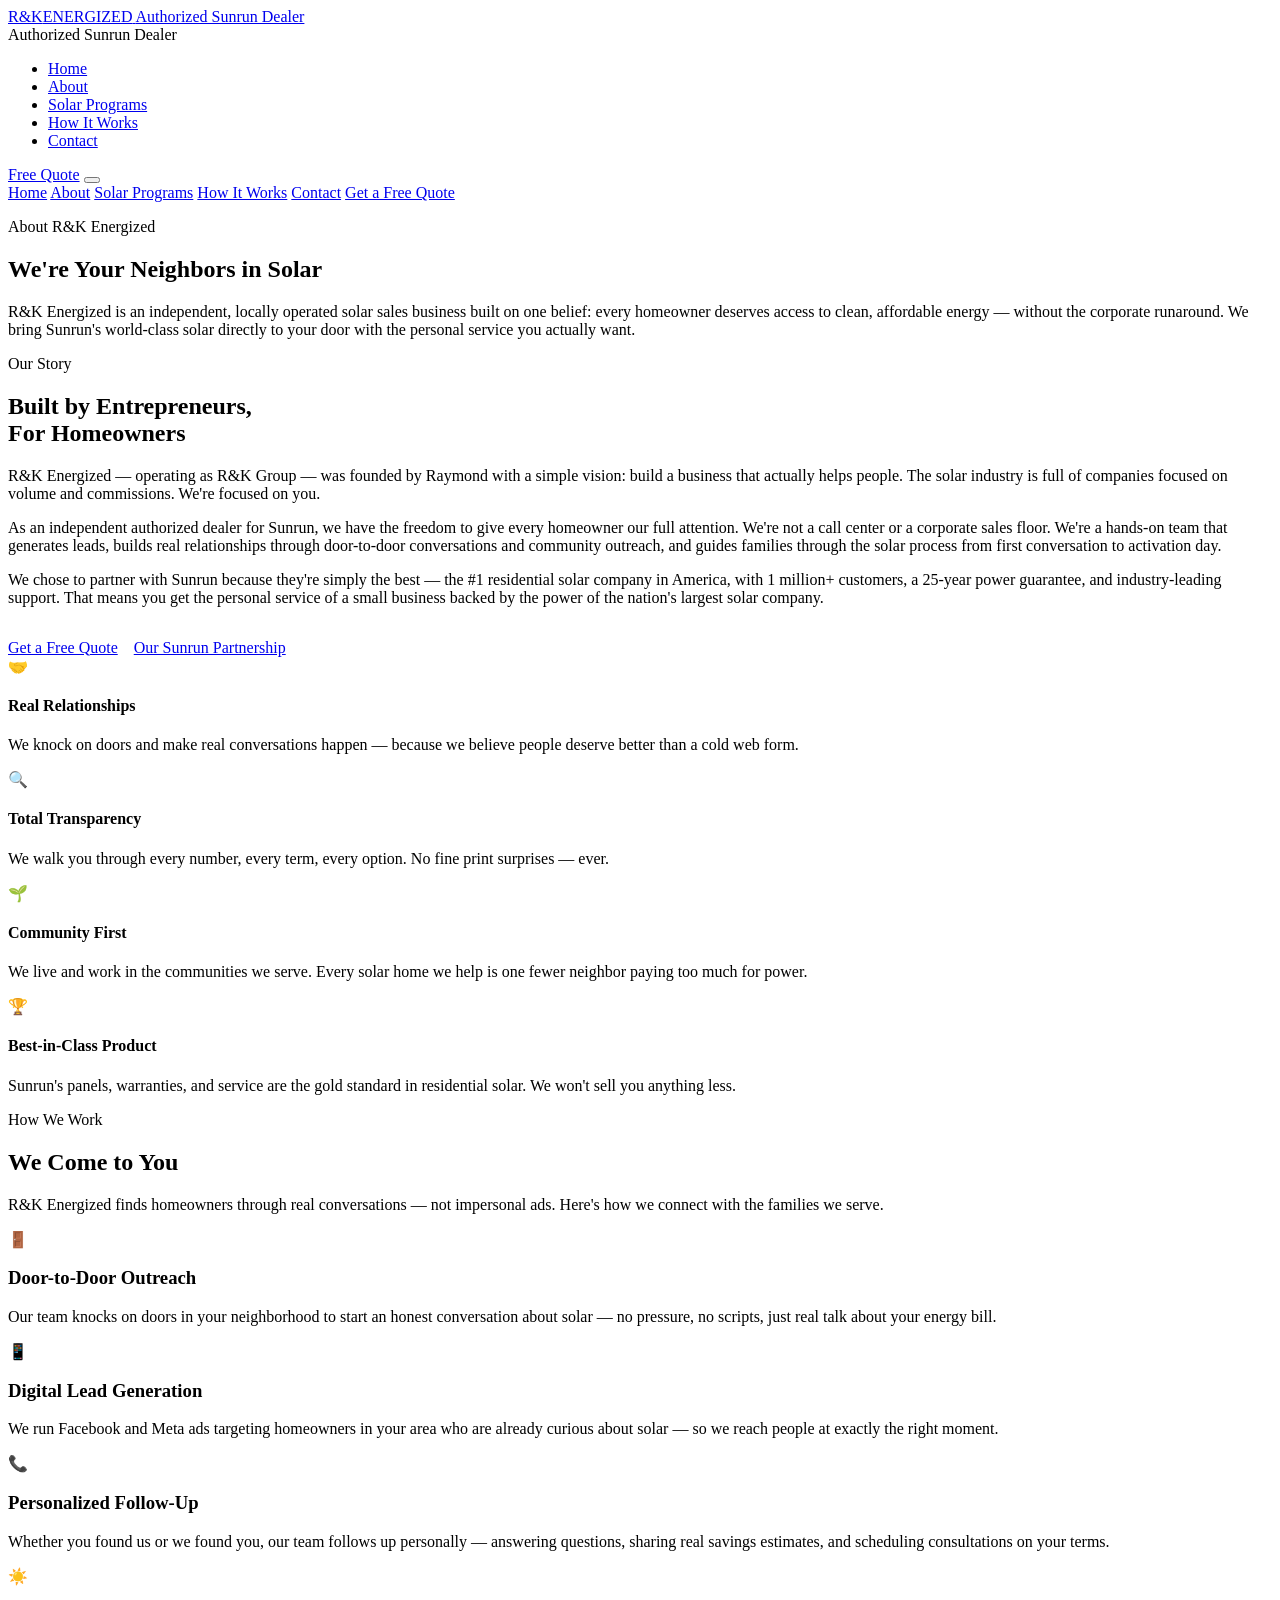
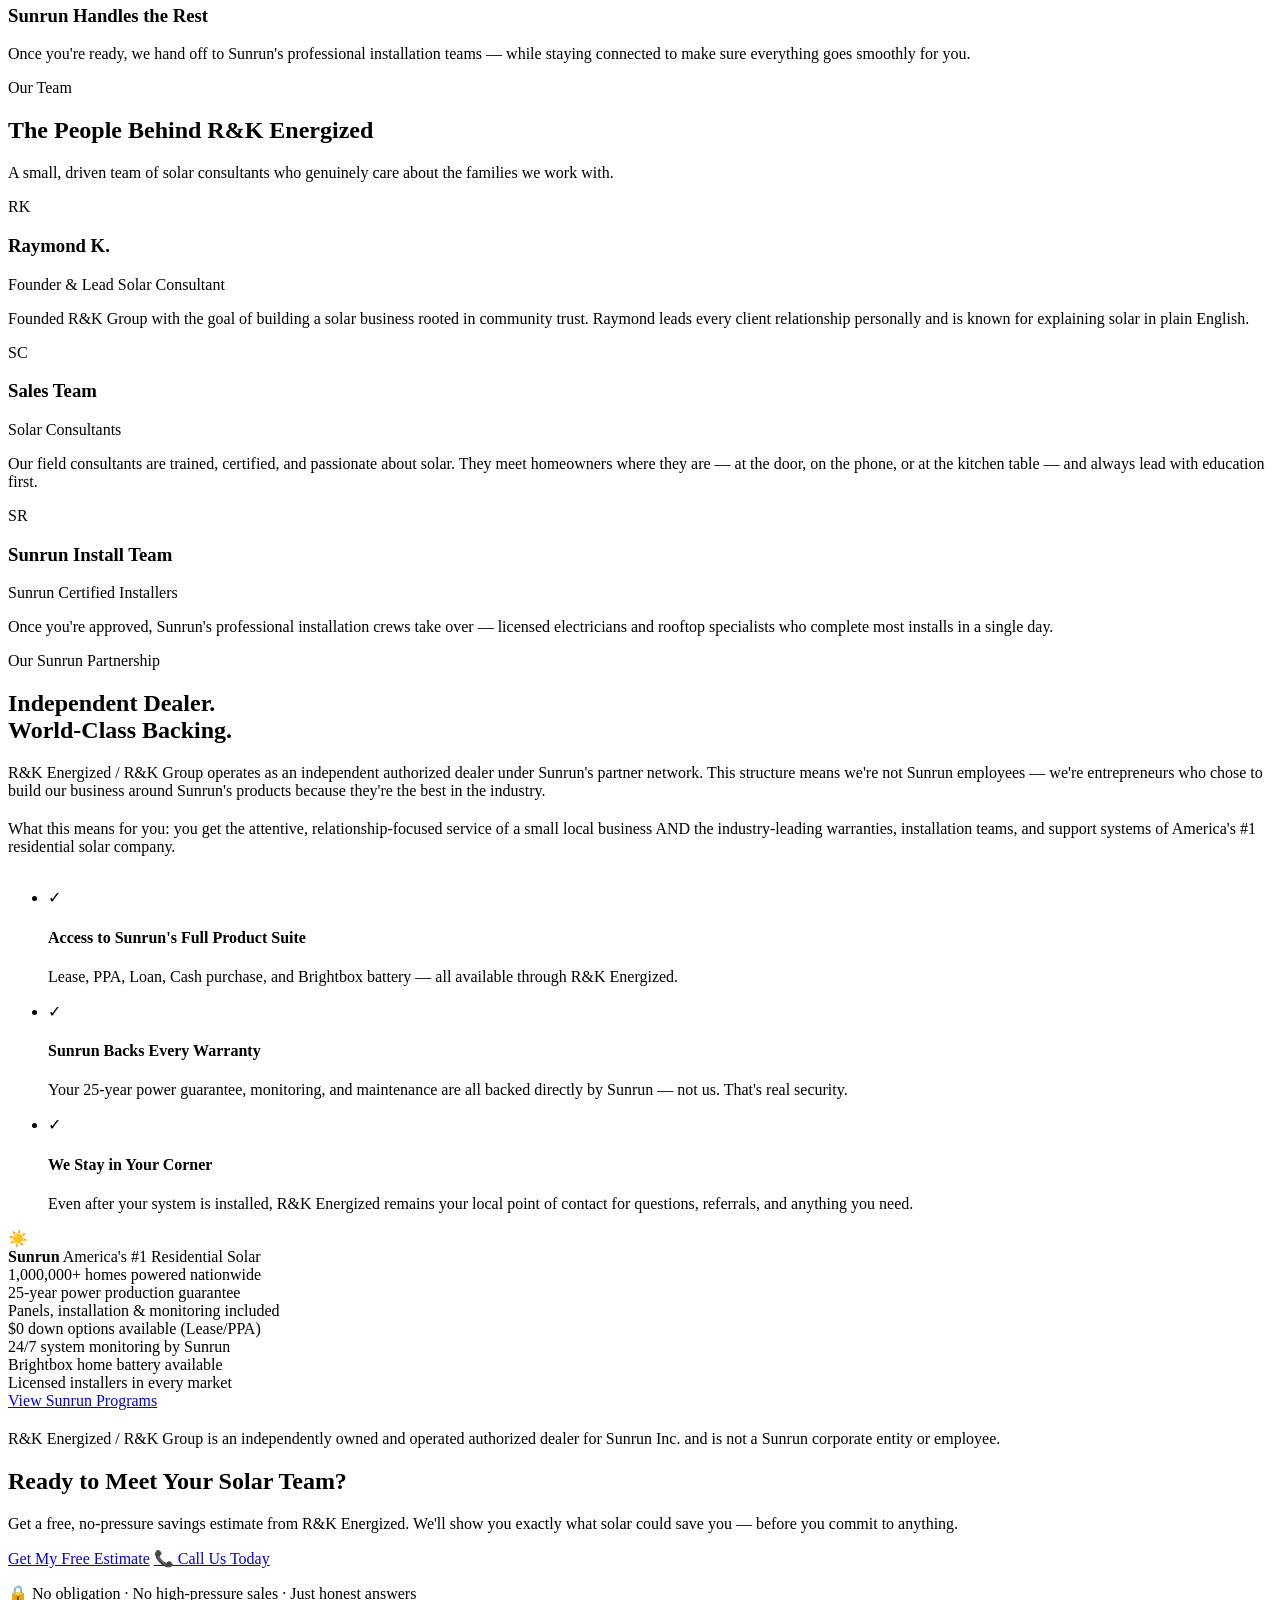
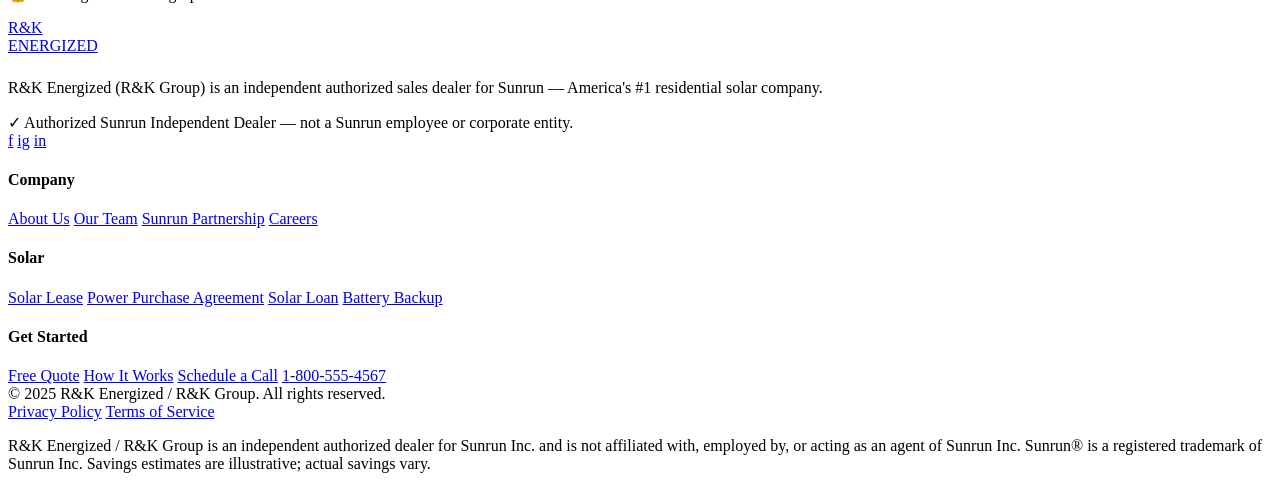
==== about.html @ 883db97d "Rename brand to R&K Energized + add Five9 function" ====
<!DOCTYPE html>
<html lang="en">
<head>
  <meta charset="UTF-8" />
  <meta name="viewport" content="width=device-width, initial-scale=1.0" />
  <title>About Us — R&K Energized</title>
  <link rel="stylesheet" href="css/main.css" />
  <link rel="preconnect" href="https://fonts.googleapis.com" />
  <link rel="preconnect" href="https://fonts.gstatic.com" crossorigin />
  <link href="https://fonts.googleapis.com/css2?family=Inter:wght@300;400;500;600;700;800;900&family=Space+Grotesk:wght@400;500;600;700&display=swap" rel="stylesheet" />
</head>
<body>

  <nav class="nav" id="nav">
    <div class="nav__inner">
      <a href="index.html" class="nav__logo">
        <span class="logo-rk">R&amp;K</span><span class="logo-energized">ENERGIZED</span>
        <span class="logo-tagline">Authorized Sunrun Dealer</span>
      </a>
      <div class="nav__sunrun-badge">Authorized Sunrun Dealer</div>
      <ul class="nav__links">
        <li><a href="index.html" class="nav__link">Home</a></li>
        <li><a href="about.html" class="nav__link active">About</a></li>
        <li><a href="programs.html" class="nav__link">Solar Programs</a></li>
        <li><a href="how-it-works.html" class="nav__link">How It Works</a></li>
        <li><a href="contact.html" class="nav__link">Contact</a></li>
      </ul>
      <a href="contact.html" class="btn btn--nav">Free Quote</a>
      <button class="nav__hamburger" id="hamburger" aria-label="Toggle menu">
        <span></span><span></span><span></span>
      </button>
    </div>
    <div class="nav__mobile" id="mobileMenu">
      <a href="index.html" class="nav__mobile-link">Home</a>
      <a href="about.html" class="nav__mobile-link">About</a>
      <a href="programs.html" class="nav__mobile-link">Solar Programs</a>
      <a href="how-it-works.html" class="nav__mobile-link">How It Works</a>
      <a href="contact.html" class="nav__mobile-link">Contact</a>
      <a href="contact.html" class="btn btn--primary" style="margin-top:1rem;">Get a Free Quote</a>
    </div>
  </nav>

  <!-- PAGE HERO -->
  <section class="page-hero">
    <div class="page-hero__orb page-hero__orb--1"></div>
    <div class="container">
      <div class="page-hero__inner">
        <p class="eyebrow">About R&K Energized</p>
        <h1>We're Your <span class="accent">Neighbors in Solar</span></h1>
        <p>R&K Energized is an independent, locally operated solar sales business built on one belief: every homeowner deserves access to clean, affordable energy — without the corporate runaround. We bring Sunrun's world-class solar directly to your door with the personal service you actually want.</p>
      </div>
    </div>
  </section>

  <!-- OUR STORY -->
  <section class="section about-story">
    <div class="container">
      <div class="about-story__inner">
        <div class="about-story__text">
          <p class="eyebrow">Our Story</p>
          <h2 class="section-title">Built by Entrepreneurs, <br/>For Homeowners</h2>
          <p class="section-desc">R&K Energized — operating as R&K Group — was founded by Raymond with a simple vision: build a business that actually helps people. The solar industry is full of companies focused on volume and commissions. We're focused on you.</p>
          <p class="section-desc" style="margin-top:1rem;">As an independent authorized dealer for Sunrun, we have the freedom to give every homeowner our full attention. We're not a call center or a corporate sales floor. We're a hands-on team that generates leads, builds real relationships through door-to-door conversations and community outreach, and guides families through the solar process from first conversation to activation day.</p>
          <p class="section-desc" style="margin-top:1rem;">We chose to partner with Sunrun because they're simply the best — the #1 residential solar company in America, with 1 million+ customers, a 25-year power guarantee, and industry-leading support. That means you get the personal service of a small business backed by the power of the nation's largest solar company.</p>
          <div style="margin-top:2rem;display:flex;gap:1rem;flex-wrap:wrap;">
            <a href="contact.html" class="btn btn--primary">Get a Free Quote</a>
            <a href="about.html#partnership" class="btn btn--ghost">Our Sunrun Partnership</a>
          </div>
        </div>
        <div class="about-values">
          <div class="value-card">
            <div class="value-icon">🤝</div>
            <h4>Real Relationships</h4>
            <p>We knock on doors and make real conversations happen — because we believe people deserve better than a cold web form.</p>
          </div>
          <div class="value-card">
            <div class="value-icon">🔍</div>
            <h4>Total Transparency</h4>
            <p>We walk you through every number, every term, every option. No fine print surprises — ever.</p>
          </div>
          <div class="value-card">
            <div class="value-icon">🌱</div>
            <h4>Community First</h4>
            <p>We live and work in the communities we serve. Every solar home we help is one fewer neighbor paying too much for power.</p>
          </div>
          <div class="value-card">
            <div class="value-icon">🏆</div>
            <h4>Best-in-Class Product</h4>
            <p>Sunrun's panels, warranties, and service are the gold standard in residential solar. We won't sell you anything less.</p>
          </div>
        </div>
      </div>
    </div>
  </section>

  <!-- HOW WE REACH HOMEOWNERS -->
  <section class="section steps-section">
    <div class="container">
      <div class="section-header">
        <p class="eyebrow">How We Work</p>
        <h2 class="section-title">We Come to You</h2>
        <p class="section-desc">R&K Energized finds homeowners through real conversations — not impersonal ads. Here's how we connect with the families we serve.</p>
      </div>
      <div class="steps-grid">
        <div class="step-card">
          <div class="step-num">🚪</div>
          <h3>Door-to-Door Outreach</h3>
          <p>Our team knocks on doors in your neighborhood to start an honest conversation about solar — no pressure, no scripts, just real talk about your energy bill.</p>
        </div>
        <div class="step-card">
          <div class="step-num">📱</div>
          <h3>Digital Lead Generation</h3>
          <p>We run Facebook and Meta ads targeting homeowners in your area who are already curious about solar — so we reach people at exactly the right moment.</p>
        </div>
        <div class="step-card">
          <div class="step-num">📞</div>
          <h3>Personalized Follow-Up</h3>
          <p>Whether you found us or we found you, our team follows up personally — answering questions, sharing real savings estimates, and scheduling consultations on your terms.</p>
        </div>
        <div class="step-card">
          <div class="step-num">☀️</div>
          <h3>Sunrun Handles the Rest</h3>
          <p>Once you're ready, we hand off to Sunrun's professional installation teams — while staying connected to make sure everything goes smoothly for you.</p>
        </div>
      </div>
    </div>
  </section>

  <!-- TEAM -->
  <section class="section team-section" id="team">
    <div class="container">
      <div class="section-header">
        <p class="eyebrow">Our Team</p>
        <h2 class="section-title">The People Behind R&K Energized</h2>
        <p class="section-desc">A small, driven team of solar consultants who genuinely care about the families we work with.</p>
      </div>
      <div class="team-grid">
        <div class="team-card">
          <div class="team-card__photo team-card__photo--1">RK</div>
          <div class="team-card__info">
            <h3>Raymond K.</h3>
            <span class="team-card__role">Founder & Lead Solar Consultant</span>
            <p>Founded R&K Group with the goal of building a solar business rooted in community trust. Raymond leads every client relationship personally and is known for explaining solar in plain English.</p>
          </div>
        </div>
        <div class="team-card">
          <div class="team-card__photo team-card__photo--2">SC</div>
          <div class="team-card__info">
            <h3>Sales Team</h3>
            <span class="team-card__role">Solar Consultants</span>
            <p>Our field consultants are trained, certified, and passionate about solar. They meet homeowners where they are — at the door, on the phone, or at the kitchen table — and always lead with education first.</p>
          </div>
        </div>
        <div class="team-card">
          <div class="team-card__photo team-card__photo--3">SR</div>
          <div class="team-card__info">
            <h3>Sunrun Install Team</h3>
            <span class="team-card__role">Sunrun Certified Installers</span>
            <p>Once you're approved, Sunrun's professional installation crews take over — licensed electricians and rooftop specialists who complete most installs in a single day.</p>
          </div>
        </div>
      </div>
    </div>
  </section>

  <!-- SUNRUN PARTNERSHIP -->
  <section class="section partnership-section" id="partnership">
    <div class="container">
      <div class="partnership-inner">
        <div>
          <p class="eyebrow eyebrow--green">Our Sunrun Partnership</p>
          <h2 class="section-title">Independent Dealer. <br/>World-Class Backing.</h2>
          <p class="section-desc" style="max-width:100%;margin-bottom:1.25rem;">R&K Energized / R&K Group operates as an independent authorized dealer under Sunrun's partner network. This structure means we're not Sunrun employees — we're entrepreneurs who chose to build our business around Sunrun's products because they're the best in the industry.</p>
          <p class="section-desc" style="max-width:100%;margin-bottom:2rem;">What this means for you: you get the attentive, relationship-focused service of a small local business AND the industry-leading warranties, installation teams, and support systems of America's #1 residential solar company.</p>
          <ul class="benefits-list" style="gap:0.875rem;">
            <li class="benefit-item">
              <div class="benefit-icon benefit-icon--green">✓</div>
              <div>
                <h4>Access to Sunrun's Full Product Suite</h4>
                <p>Lease, PPA, Loan, Cash purchase, and Brightbox battery — all available through R&K Energized.</p>
              </div>
            </li>
            <li class="benefit-item">
              <div class="benefit-icon benefit-icon--amber">✓</div>
              <div>
                <h4>Sunrun Backs Every Warranty</h4>
                <p>Your 25-year power guarantee, monitoring, and maintenance are all backed directly by Sunrun — not us. That's real security.</p>
              </div>
            </li>
            <li class="benefit-item">
              <div class="benefit-icon benefit-icon--sky">✓</div>
              <div>
                <h4>We Stay in Your Corner</h4>
                <p>Even after your system is installed, R&K Energized remains your local point of contact for questions, referrals, and anything you need.</p>
              </div>
            </li>
          </ul>
        </div>
        <div class="partnership-card">
          <div class="partnership-card__glow"></div>
          <div class="partnership-logo">
            <div class="partnership-logo__icon">☀️</div>
            <div class="partnership-logo__text">
              <strong>Sunrun</strong>
              <span>America's #1 Residential Solar</span>
            </div>
          </div>
          <div class="partnership-facts">
            <div class="partnership-fact">1,000,000+ homes powered nationwide</div>
            <div class="partnership-fact">25-year power production guarantee</div>
            <div class="partnership-fact">Panels, installation & monitoring included</div>
            <div class="partnership-fact">$0 down options available (Lease/PPA)</div>
            <div class="partnership-fact">24/7 system monitoring by Sunrun</div>
            <div class="partnership-fact">Brightbox home battery available</div>
            <div class="partnership-fact">Licensed installers in every market</div>
          </div>
          <a href="programs.html" class="btn btn--green" style="width:100%;justify-content:center;">View Sunrun Programs</a>
          <p class="partnership-disclaimer" style="margin-top:1.25rem;">R&K Energized / R&K Group is an independently owned and operated authorized dealer for Sunrun Inc. and is not a Sunrun corporate entity or employee.</p>
        </div>
      </div>
    </div>
  </section>

  <!-- CTA BANNER -->
  <section class="cta-banner">
    <div class="cta-banner__bg">
      <div class="cta-orb cta-orb--1"></div>
      <div class="cta-orb cta-orb--2"></div>
    </div>
    <div class="container cta-banner__inner">
      <h2>Ready to Meet Your Solar Team?</h2>
      <p>Get a free, no-pressure savings estimate from R&K Energized. We'll show you exactly what solar could save you — before you commit to anything.</p>
      <div class="cta-banner__actions">
        <a href="contact.html" class="btn btn--primary btn--lg">Get My Free Estimate</a>
        <a href="tel:+18005554567" class="btn btn--ghost-white btn--lg">📞 Call Us Today</a>
      </div>
      <p class="cta-banner__note">🔒 No obligation · No high-pressure sales · Just honest answers</p>
    </div>
  </section>

  <footer class="footer">
    <div class="container footer__inner">
      <div class="footer__brand">
        <a href="index.html" class="nav__logo" style="display:inline-flex;flex-direction:column;margin-bottom:0.5rem;">
          <span class="logo-rk">R&amp;K</span><span class="logo-energized">ENERGIZED</span>
        </a>
        <p>R&K Energized (R&K Group) is an independent authorized sales dealer for Sunrun — America's #1 residential solar company.</p>
        <div class="footer__sunrun-note">✓ Authorized Sunrun Independent Dealer — not a Sunrun employee or corporate entity.</div>
        <div class="footer__social">
          <a href="#" class="social-link">f</a>
          <a href="#" class="social-link">ig</a>
          <a href="#" class="social-link">in</a>
        </div>
      </div>
      <div class="footer__links">
        <div class="footer__col">
          <h4>Company</h4>
          <a href="about.html">About Us</a>
          <a href="about.html#team">Our Team</a>
          <a href="about.html#partnership">Sunrun Partnership</a>
          <a href="contact.html">Careers</a>
        </div>
        <div class="footer__col">
          <h4>Solar</h4>
          <a href="programs.html#lease">Solar Lease</a>
          <a href="programs.html#ppa">Power Purchase Agreement</a>
          <a href="programs.html#loan">Solar Loan</a>
          <a href="programs.html#battery">Battery Backup</a>
        </div>
        <div class="footer__col">
          <h4>Get Started</h4>
          <a href="contact.html">Free Quote</a>
          <a href="how-it-works.html">How It Works</a>
          <a href="contact.html">Schedule a Call</a>
          <a href="tel:+18005554567">1-800-555-4567</a>
        </div>
      </div>
    </div>
    <div class="footer__bottom">
      <div class="container">
        <div class="footer__bottom-inner">
          <span>© 2025 R&K Energized / R&K Group. All rights reserved.</span>
          <div class="footer__bottom-links">
            <a href="#">Privacy Policy</a>
            <a href="#">Terms of Service</a>
          </div>
        </div>
        <p class="footer__disclaimer">R&K Energized / R&K Group is an independent authorized dealer for Sunrun Inc. and is not affiliated with, employed by, or acting as an agent of Sunrun Inc. Sunrun® is a registered trademark of Sunrun Inc. Savings estimates are illustrative; actual savings vary.</p>
      </div>
    </div>
  </footer>

  <script src="js/main.js"></script>
</body>
</html>
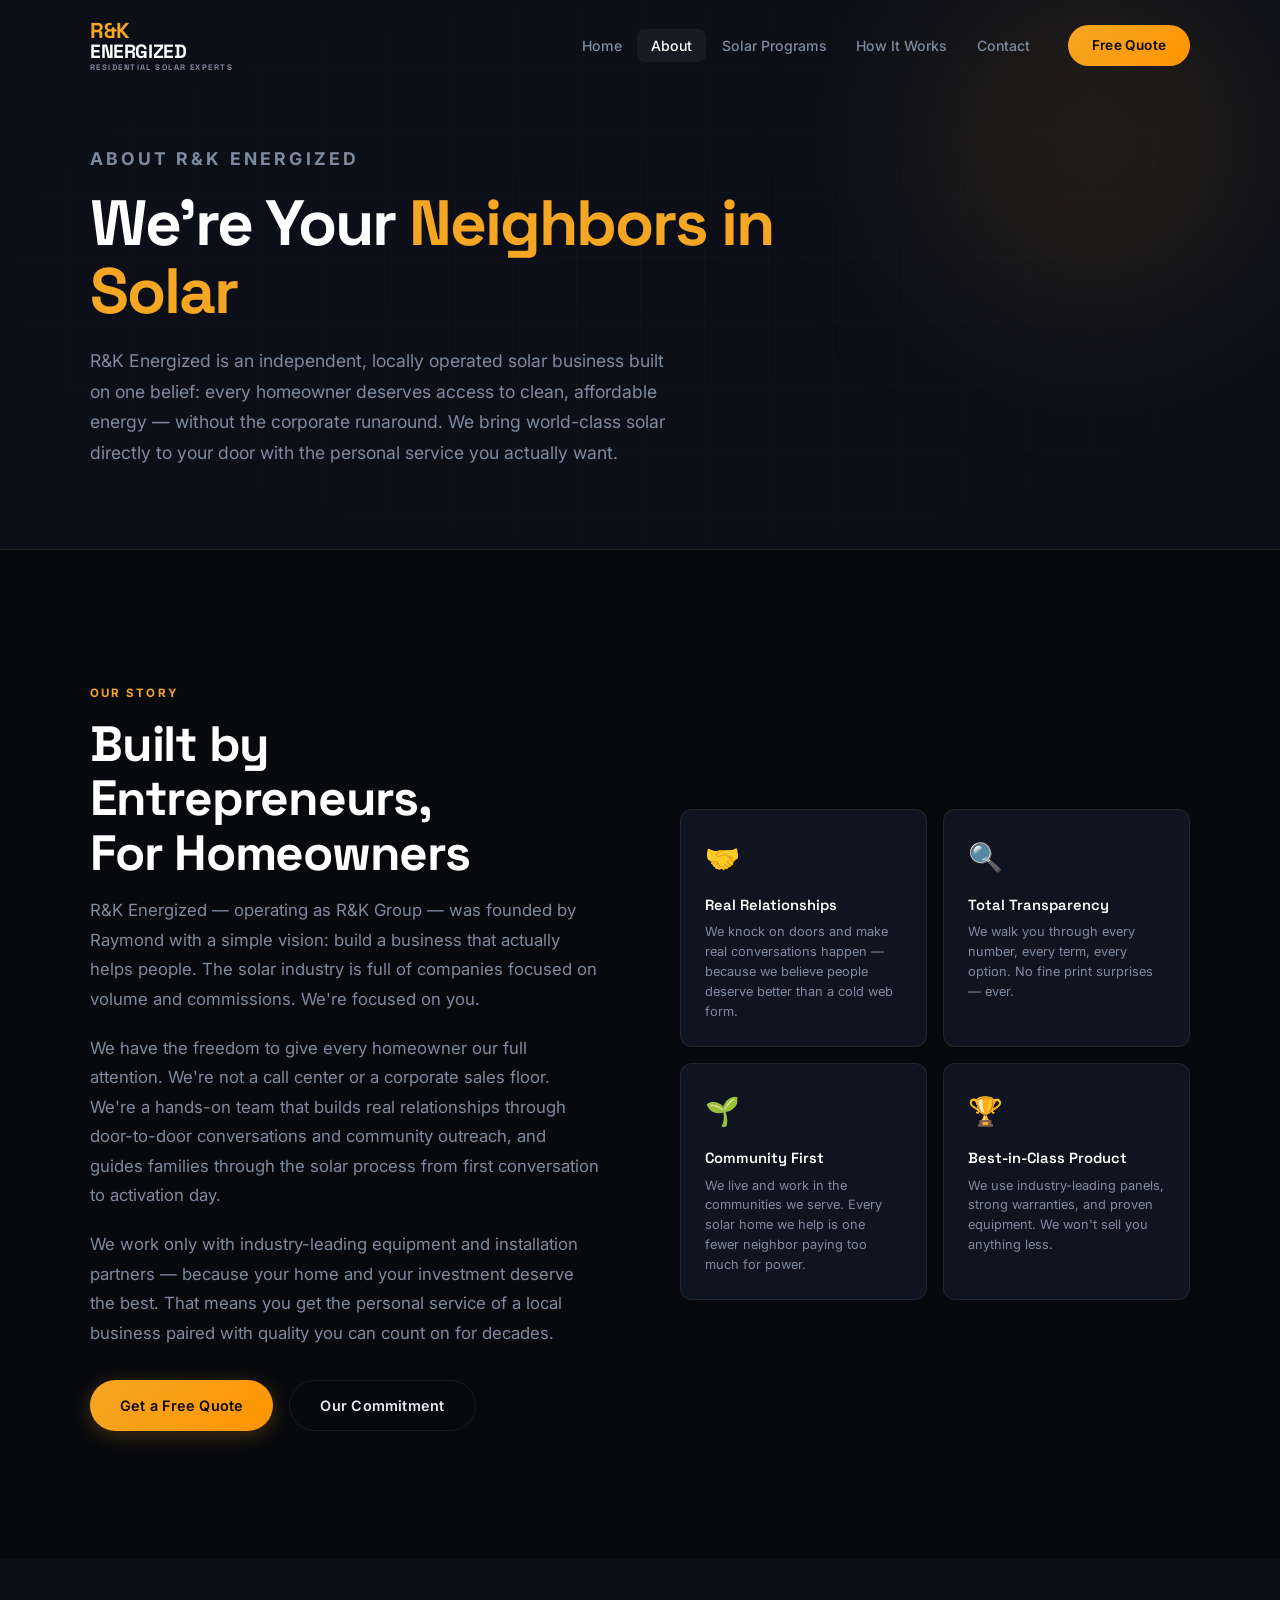
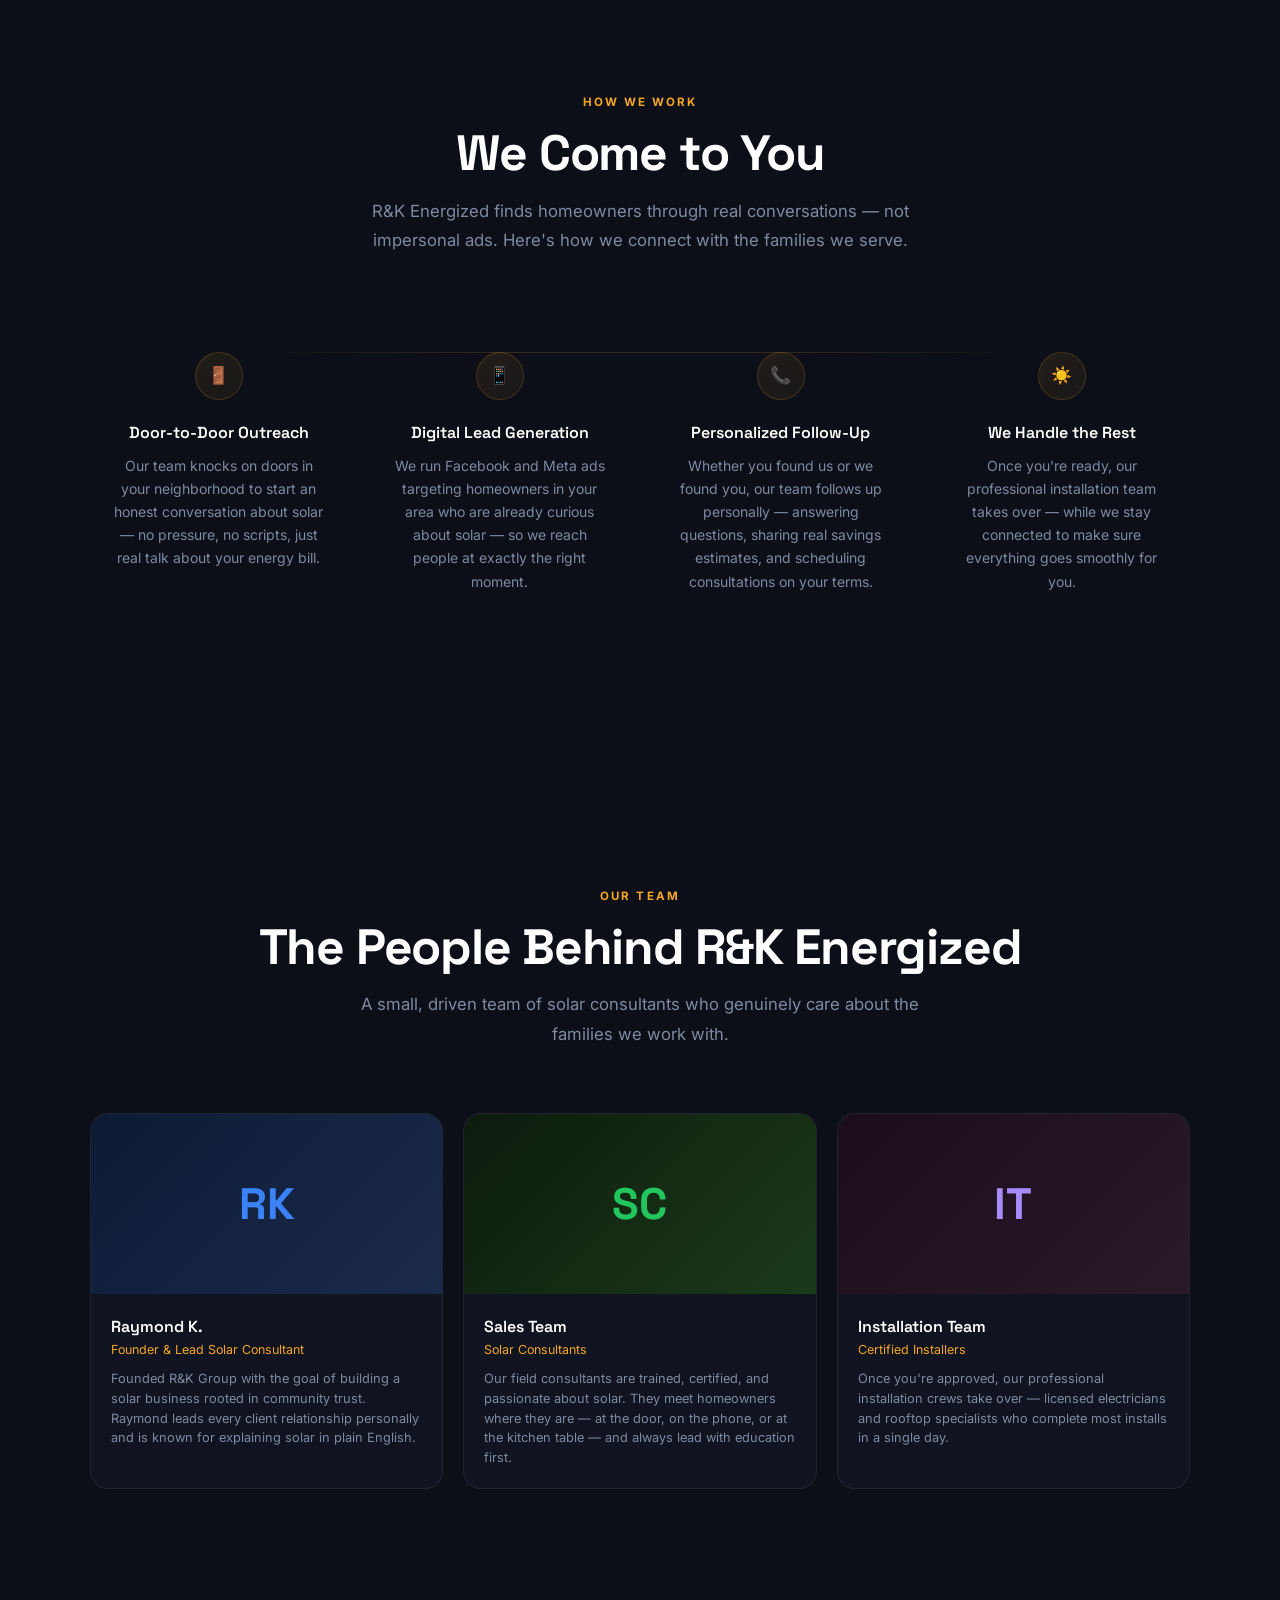
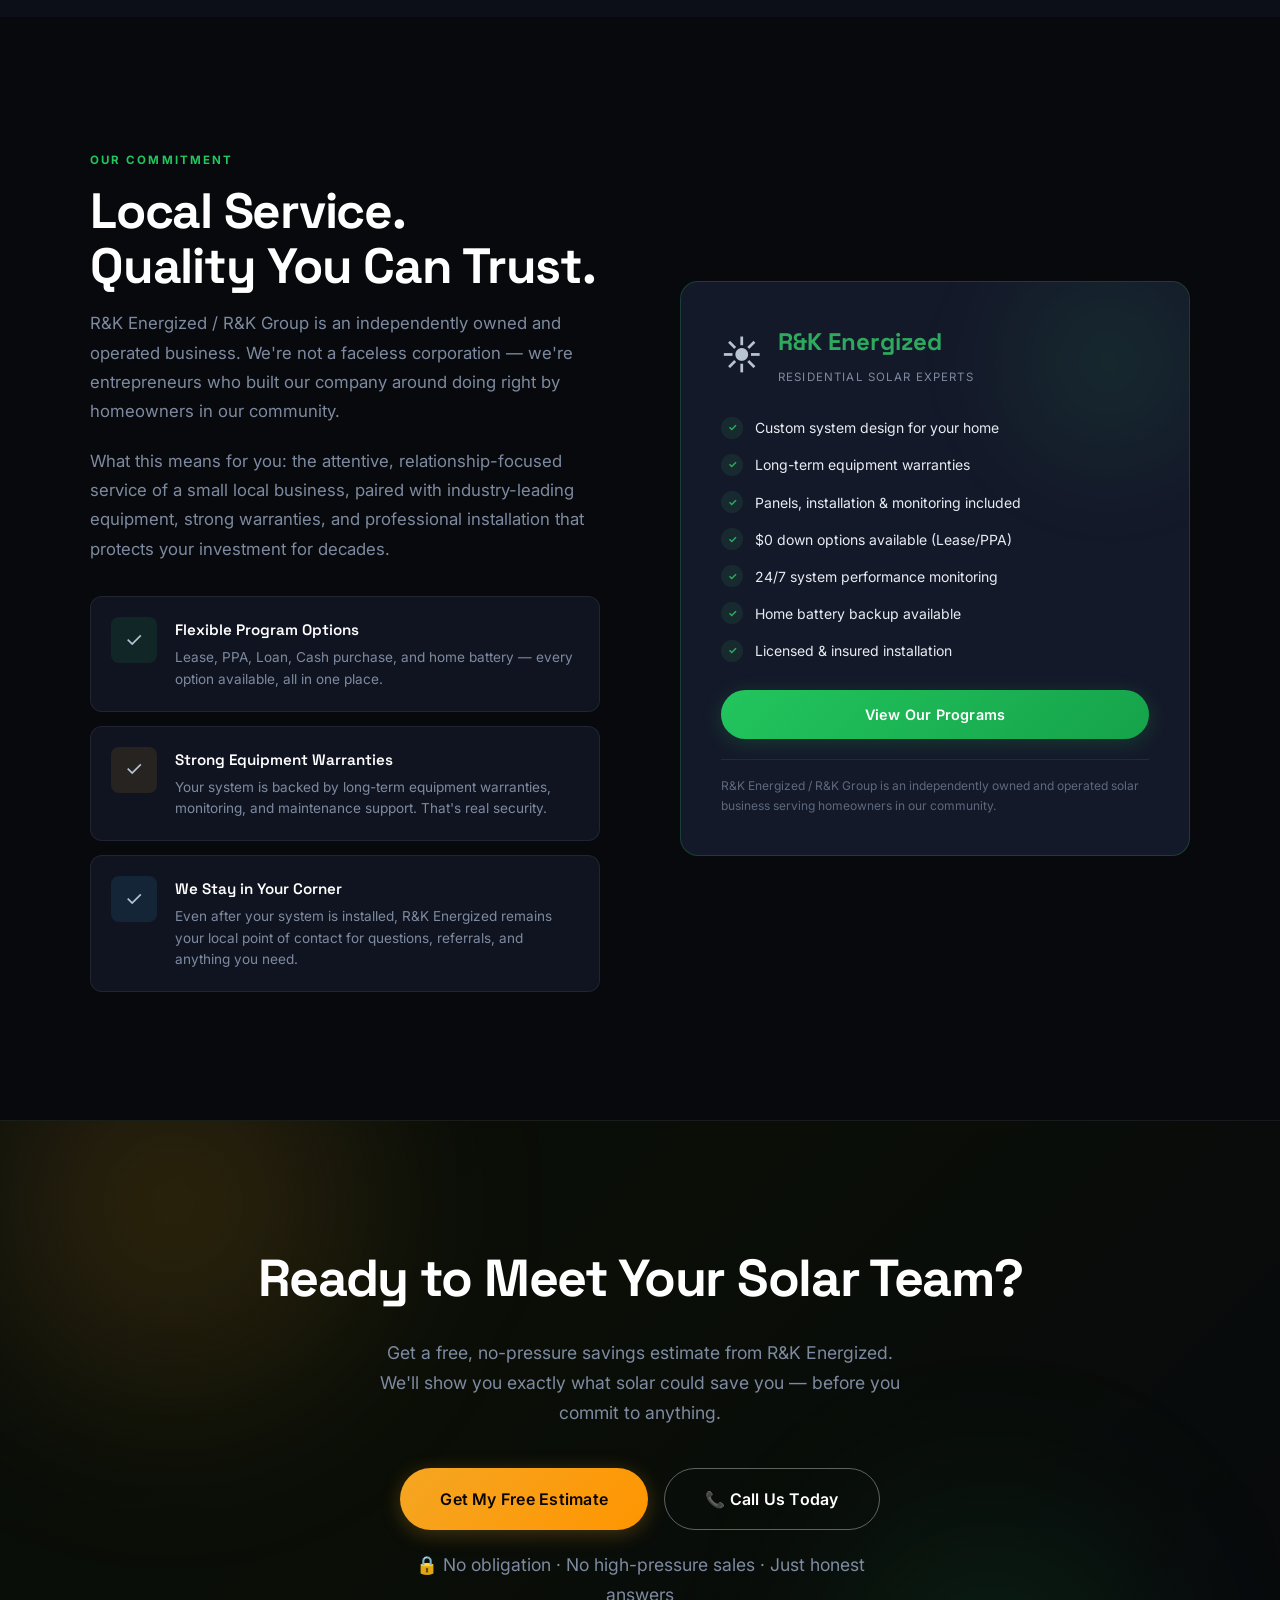
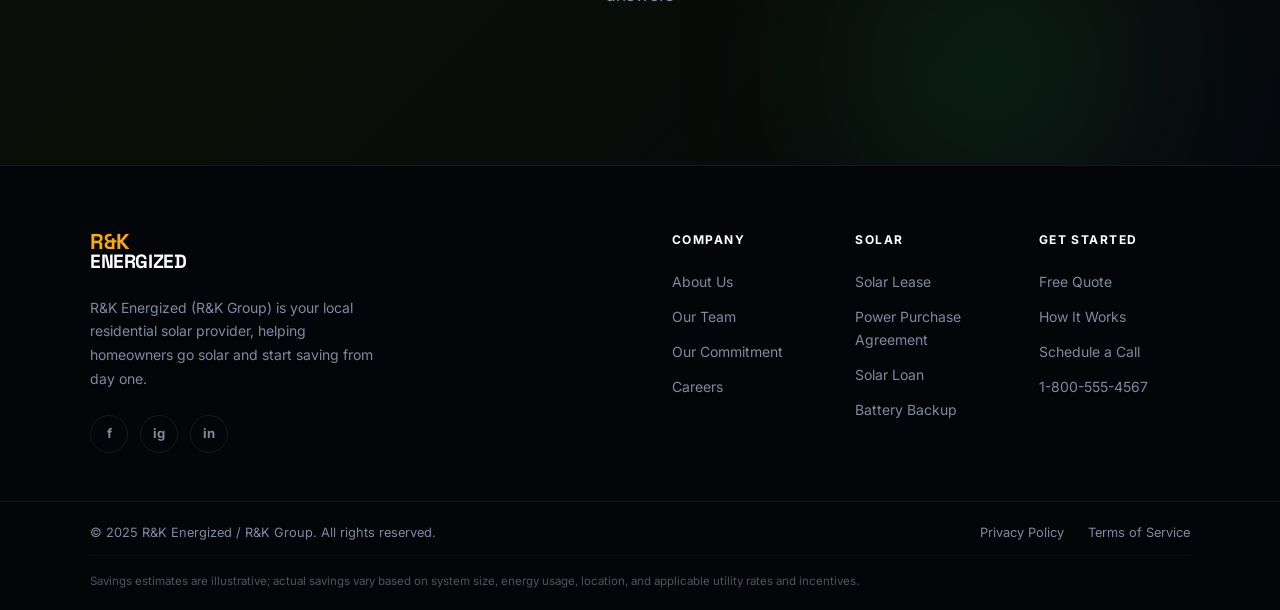
==== commit f140f5cb: "Remove Sunrun branding; reposition as standalone solar company" ====
--- a/about.html
+++ b/about.html
@@ -15,9 +15,8 @@
     <div class="nav__inner">
       <a href="index.html" class="nav__logo">
         <span class="logo-rk">R&amp;K</span><span class="logo-energized">ENERGIZED</span>
-        <span class="logo-tagline">Authorized Sunrun Dealer</span>
+        <span class="logo-tagline">Residential Solar Experts</span>
       </a>
-      <div class="nav__sunrun-badge">Authorized Sunrun Dealer</div>
       <ul class="nav__links">
         <li><a href="index.html" class="nav__link">Home</a></li>
         <li><a href="about.html" class="nav__link active">About</a></li>
@@ -47,7 +46,7 @@
       <div class="page-hero__inner">
         <p class="eyebrow">About R&K Energized</p>
         <h1>We're Your <span class="accent">Neighbors in Solar</span></h1>
-        <p>R&K Energized is an independent, locally operated solar sales business built on one belief: every homeowner deserves access to clean, affordable energy — without the corporate runaround. We bring Sunrun's world-class solar directly to your door with the personal service you actually want.</p>
+        <p>R&K Energized is an independent, locally operated solar business built on one belief: every homeowner deserves access to clean, affordable energy — without the corporate runaround. We bring world-class solar directly to your door with the personal service you actually want.</p>
       </div>
     </div>
   </section>
@@ -60,11 +59,11 @@
           <p class="eyebrow">Our Story</p>
           <h2 class="section-title">Built by Entrepreneurs, <br/>For Homeowners</h2>
           <p class="section-desc">R&K Energized — operating as R&K Group — was founded by Raymond with a simple vision: build a business that actually helps people. The solar industry is full of companies focused on volume and commissions. We're focused on you.</p>
-          <p class="section-desc" style="margin-top:1rem;">As an independent authorized dealer for Sunrun, we have the freedom to give every homeowner our full attention. We're not a call center or a corporate sales floor. We're a hands-on team that generates leads, builds real relationships through door-to-door conversations and community outreach, and guides families through the solar process from first conversation to activation day.</p>
-          <p class="section-desc" style="margin-top:1rem;">We chose to partner with Sunrun because they're simply the best — the #1 residential solar company in America, with 1 million+ customers, a 25-year power guarantee, and industry-leading support. That means you get the personal service of a small business backed by the power of the nation's largest solar company.</p>
+          <p class="section-desc" style="margin-top:1rem;">We have the freedom to give every homeowner our full attention. We're not a call center or a corporate sales floor. We're a hands-on team that builds real relationships through door-to-door conversations and community outreach, and guides families through the solar process from first conversation to activation day.</p>
+          <p class="section-desc" style="margin-top:1rem;">We work only with industry-leading equipment and installation partners — because your home and your investment deserve the best. That means you get the personal service of a local business paired with quality you can count on for decades.</p>
           <div style="margin-top:2rem;display:flex;gap:1rem;flex-wrap:wrap;">
             <a href="contact.html" class="btn btn--primary">Get a Free Quote</a>
-            <a href="about.html#partnership" class="btn btn--ghost">Our Sunrun Partnership</a>
+            <a href="about.html#commitment" class="btn btn--ghost">Our Commitment</a>
           </div>
         </div>
         <div class="about-values">
@@ -86,7 +85,7 @@
           <div class="value-card">
             <div class="value-icon">🏆</div>
             <h4>Best-in-Class Product</h4>
-            <p>Sunrun's panels, warranties, and service are the gold standard in residential solar. We won't sell you anything less.</p>
+            <p>We use industry-leading panels, strong warranties, and proven equipment. We won't sell you anything less.</p>
           </div>
         </div>
       </div>
@@ -119,8 +118,8 @@
         </div>
         <div class="step-card">
           <div class="step-num">☀️</div>
-          <h3>Sunrun Handles the Rest</h3>
-          <p>Once you're ready, we hand off to Sunrun's professional installation teams — while staying connected to make sure everything goes smoothly for you.</p>
+          <h3>We Handle the Rest</h3>
+          <p>Once you're ready, our professional installation team takes over — while we stay connected to make sure everything goes smoothly for you.</p>
         </div>
       </div>
     </div>
@@ -152,39 +151,39 @@
           </div>
         </div>
         <div class="team-card">
-          <div class="team-card__photo team-card__photo--3">SR</div>
+          <div class="team-card__photo team-card__photo--3">IT</div>
           <div class="team-card__info">
-            <h3>Sunrun Install Team</h3>
-            <span class="team-card__role">Sunrun Certified Installers</span>
-            <p>Once you're approved, Sunrun's professional installation crews take over — licensed electricians and rooftop specialists who complete most installs in a single day.</p>
-          </div>
-        </div>
-      </div>
-    </div>
-  </section>
-
-  <!-- SUNRUN PARTNERSHIP -->
-  <section class="section partnership-section" id="partnership">
+            <h3>Installation Team</h3>
+            <span class="team-card__role">Certified Installers</span>
+            <p>Once you're approved, our professional installation crews take over — licensed electricians and rooftop specialists who complete most installs in a single day.</p>
+          </div>
+        </div>
+      </div>
+    </div>
+  </section>
+
+  <!-- OUR COMMITMENT -->
+  <section class="section partnership-section" id="commitment">
     <div class="container">
       <div class="partnership-inner">
         <div>
-          <p class="eyebrow eyebrow--green">Our Sunrun Partnership</p>
-          <h2 class="section-title">Independent Dealer. <br/>World-Class Backing.</h2>
-          <p class="section-desc" style="max-width:100%;margin-bottom:1.25rem;">R&K Energized / R&K Group operates as an independent authorized dealer under Sunrun's partner network. This structure means we're not Sunrun employees — we're entrepreneurs who chose to build our business around Sunrun's products because they're the best in the industry.</p>
-          <p class="section-desc" style="max-width:100%;margin-bottom:2rem;">What this means for you: you get the attentive, relationship-focused service of a small local business AND the industry-leading warranties, installation teams, and support systems of America's #1 residential solar company.</p>
+          <p class="eyebrow eyebrow--green">Our Commitment</p>
+          <h2 class="section-title">Local Service. <br/>Quality You Can Trust.</h2>
+          <p class="section-desc" style="max-width:100%;margin-bottom:1.25rem;">R&K Energized / R&K Group is an independently owned and operated business. We're not a faceless corporation — we're entrepreneurs who built our company around doing right by homeowners in our community.</p>
+          <p class="section-desc" style="max-width:100%;margin-bottom:2rem;">What this means for you: the attentive, relationship-focused service of a small local business, paired with industry-leading equipment, strong warranties, and professional installation that protects your investment for decades.</p>
           <ul class="benefits-list" style="gap:0.875rem;">
             <li class="benefit-item">
               <div class="benefit-icon benefit-icon--green">✓</div>
               <div>
-                <h4>Access to Sunrun's Full Product Suite</h4>
-                <p>Lease, PPA, Loan, Cash purchase, and Brightbox battery — all available through R&K Energized.</p>
+                <h4>Flexible Program Options</h4>
+                <p>Lease, PPA, Loan, Cash purchase, and home battery — every option available, all in one place.</p>
               </div>
             </li>
             <li class="benefit-item">
               <div class="benefit-icon benefit-icon--amber">✓</div>
               <div>
-                <h4>Sunrun Backs Every Warranty</h4>
-                <p>Your 25-year power guarantee, monitoring, and maintenance are all backed directly by Sunrun — not us. That's real security.</p>
+                <h4>Strong Equipment Warranties</h4>
+                <p>Your system is backed by long-term equipment warranties, monitoring, and maintenance support. That's real security.</p>
               </div>
             </li>
             <li class="benefit-item">
@@ -201,21 +200,21 @@
           <div class="partnership-logo">
             <div class="partnership-logo__icon">☀️</div>
             <div class="partnership-logo__text">
-              <strong>Sunrun</strong>
-              <span>America's #1 Residential Solar</span>
+              <strong>R&K Energized</strong>
+              <span>Residential Solar Experts</span>
             </div>
           </div>
           <div class="partnership-facts">
-            <div class="partnership-fact">1,000,000+ homes powered nationwide</div>
-            <div class="partnership-fact">25-year power production guarantee</div>
-            <div class="partnership-fact">Panels, installation & monitoring included</div>
+            <div class="partnership-fact">Custom system design for your home</div>
+            <div class="partnership-fact">Long-term equipment warranties</div>
+            <div class="partnership-fact">Panels, installation &amp; monitoring included</div>
             <div class="partnership-fact">$0 down options available (Lease/PPA)</div>
-            <div class="partnership-fact">24/7 system monitoring by Sunrun</div>
-            <div class="partnership-fact">Brightbox home battery available</div>
-            <div class="partnership-fact">Licensed installers in every market</div>
-          </div>
-          <a href="programs.html" class="btn btn--green" style="width:100%;justify-content:center;">View Sunrun Programs</a>
-          <p class="partnership-disclaimer" style="margin-top:1.25rem;">R&K Energized / R&K Group is an independently owned and operated authorized dealer for Sunrun Inc. and is not a Sunrun corporate entity or employee.</p>
+            <div class="partnership-fact">24/7 system performance monitoring</div>
+            <div class="partnership-fact">Home battery backup available</div>
+            <div class="partnership-fact">Licensed &amp; insured installation</div>
+          </div>
+          <a href="programs.html" class="btn btn--green" style="width:100%;justify-content:center;">View Our Programs</a>
+          <p class="partnership-disclaimer" style="margin-top:1.25rem;">R&K Energized / R&K Group is an independently owned and operated solar business serving homeowners in our community.</p>
         </div>
       </div>
     </div>
@@ -244,8 +243,7 @@
         <a href="index.html" class="nav__logo" style="display:inline-flex;flex-direction:column;margin-bottom:0.5rem;">
           <span class="logo-rk">R&amp;K</span><span class="logo-energized">ENERGIZED</span>
         </a>
-        <p>R&K Energized (R&K Group) is an independent authorized sales dealer for Sunrun — America's #1 residential solar company.</p>
-        <div class="footer__sunrun-note">✓ Authorized Sunrun Independent Dealer — not a Sunrun employee or corporate entity.</div>
+        <p>R&K Energized (R&K Group) is your local residential solar provider, helping homeowners go solar and start saving from day one.</p>
         <div class="footer__social">
           <a href="#" class="social-link">f</a>
           <a href="#" class="social-link">ig</a>
@@ -257,7 +255,7 @@
           <h4>Company</h4>
           <a href="about.html">About Us</a>
           <a href="about.html#team">Our Team</a>
-          <a href="about.html#partnership">Sunrun Partnership</a>
+          <a href="about.html#commitment">Our Commitment</a>
           <a href="contact.html">Careers</a>
         </div>
         <div class="footer__col">
@@ -285,7 +283,7 @@
             <a href="#">Terms of Service</a>
           </div>
         </div>
-        <p class="footer__disclaimer">R&K Energized / R&K Group is an independent authorized dealer for Sunrun Inc. and is not affiliated with, employed by, or acting as an agent of Sunrun Inc. Sunrun® is a registered trademark of Sunrun Inc. Savings estimates are illustrative; actual savings vary.</p>
+        <p class="footer__disclaimer">Savings estimates are illustrative; actual savings vary based on system size, energy usage, location, and applicable utility rates and incentives.</p>
       </div>
     </div>
   </footer>
--- a/css/main.css
+++ b/css/main.css
@@ -0,0 +1,1732 @@
+/* ===================================================
+   RK ENERGIZED — Main Stylesheet
+   Residential Solar
+   =================================================== */
+
+:root {
+  --black:        #07090D;
+  --dark:         #0C0F18;
+  --card-bg:      #101420;
+  --card-bg-2:    #141929;
+  --border:       rgba(255,255,255,0.07);
+  --border-warm:  rgba(245,166,35,0.18);
+
+  --amber:        #F5A623;
+  --amber-lt:     #FFB84D;
+  --amber-dim:    rgba(245,166,35,0.1);
+  --amber-glow:   rgba(245,166,35,0.3);
+
+  --green:        #22C55E;
+  --green-dim:    rgba(34,197,94,0.1);
+
+  --sky:          #38BDF8;
+  --sky-dim:      rgba(56,189,248,0.1);
+
+  --brand-green: #2EAA5E;
+  --brand-green-dim:   rgba(46,170,94,0.12);
+
+  --white:        #FFFFFF;
+  --off-white:    #E8EBF2;
+  --muted:        #7E8AA0;
+  --text:         #B8C4D4;
+
+  --radius:       18px;
+  --radius-sm:    12px;
+  --radius-xs:    8px;
+  --shadow:       0 24px 64px rgba(0,0,0,0.45);
+  --transition:   0.3s cubic-bezier(0.4,0,0.2,1);
+
+  --font:         'Inter', sans-serif;
+  --font-display: 'Space Grotesk', sans-serif;
+}
+
+*, *::before, *::after { box-sizing: border-box; margin: 0; padding: 0; }
+html { scroll-behavior: smooth; font-size: 16px; }
+body {
+  background: var(--black);
+  color: var(--text);
+  font-family: var(--font);
+  line-height: 1.65;
+  overflow-x: hidden;
+  -webkit-font-smoothing: antialiased;
+}
+a { color: inherit; text-decoration: none; }
+img { max-width: 100%; display: block; }
+ul { list-style: none; }
+
+/* ── Containers ─────────────────────────────────── */
+.container {
+  max-width: 1180px;
+  margin: 0 auto;
+  padding: 0 clamp(1.25rem, 5vw, 2.5rem);
+}
+.section { padding: clamp(5rem, 10vw, 8rem) 0; }
+
+/* ── Buttons ────────────────────────────────────── */
+.btn {
+  display: inline-flex;
+  align-items: center;
+  gap: 0.5rem;
+  padding: 0.8rem 1.875rem;
+  border-radius: 50px;
+  font-family: var(--font);
+  font-weight: 600;
+  font-size: 0.9rem;
+  letter-spacing: 0.015em;
+  cursor: pointer;
+  border: none;
+  transition: var(--transition);
+  white-space: nowrap;
+}
+.btn--primary {
+  background: linear-gradient(135deg, var(--amber) 0%, #FF9500 100%);
+  color: #0a0600;
+  box-shadow: 0 4px 20px rgba(245,166,35,0.25);
+}
+.btn--primary:hover {
+  transform: translateY(-2px);
+  box-shadow: 0 8px 32px var(--amber-glow);
+  background: linear-gradient(135deg, var(--amber-lt) 0%, var(--amber) 100%);
+}
+.btn--green {
+  background: linear-gradient(135deg, var(--green) 0%, #16a34a 100%);
+  color: #fff;
+  box-shadow: 0 4px 20px rgba(34,197,94,0.2);
+}
+.btn--green:hover {
+  transform: translateY(-2px);
+  box-shadow: 0 8px 28px rgba(34,197,94,0.35);
+}
+.btn--ghost {
+  background: transparent;
+  color: var(--off-white);
+  border: 1.5px solid var(--border);
+}
+.btn--ghost:hover {
+  border-color: rgba(255,255,255,0.2);
+  background: rgba(255,255,255,0.05);
+  transform: translateY(-2px);
+}
+.btn--ghost-white {
+  background: transparent;
+  color: var(--white);
+  border: 1.5px solid rgba(255,255,255,0.35);
+}
+.btn--ghost-white:hover {
+  background: rgba(255,255,255,0.08);
+  border-color: white;
+}
+.btn--white {
+  background: var(--white);
+  color: var(--black);
+}
+.btn--white:hover {
+  background: var(--off-white);
+  transform: translateY(-2px);
+  box-shadow: 0 8px 30px rgba(255,255,255,0.18);
+}
+.btn--outline-amber {
+  background: transparent;
+  color: var(--amber);
+  border: 1.5px solid var(--amber);
+}
+.btn--outline-amber:hover {
+  background: var(--amber-dim);
+  transform: translateY(-2px);
+}
+.btn--nav {
+  background: linear-gradient(135deg, var(--amber) 0%, #FF9500 100%);
+  color: #0a0600;
+  padding: 0.6rem 1.5rem;
+  font-size: 0.85rem;
+}
+.btn--nav:hover {
+  transform: translateY(-1px);
+  box-shadow: 0 4px 16px var(--amber-glow);
+}
+.btn--lg { padding: 1.05rem 2.5rem; font-size: 1rem; }
+
+/* ── Typography helpers ─────────────────────────── */
+.eyebrow {
+  display: inline-block;
+  font-size: 0.72rem;
+  font-weight: 700;
+  letter-spacing: 0.18em;
+  text-transform: uppercase;
+  color: var(--amber);
+  margin-bottom: 0.875rem;
+}
+.eyebrow--green { color: var(--green); }
+
+.section-title {
+  font-family: var(--font-display);
+  font-size: clamp(2rem, 4vw, 3.1rem);
+  font-weight: 700;
+  color: var(--white);
+  line-height: 1.1;
+  letter-spacing: -0.025em;
+  margin-bottom: 1rem;
+}
+.section-desc {
+  font-size: 1.05rem;
+  color: var(--muted);
+  line-height: 1.75;
+  max-width: 560px;
+}
+.section-header { text-align: center; margin-bottom: 4rem; }
+.section-header .section-desc { margin: 0 auto; }
+.section-header--left { text-align: left; }
+.section-header--left .section-desc { margin: 0; }
+.section-header--split {
+  display: flex;
+  align-items: flex-end;
+  justify-content: space-between;
+  gap: 1.5rem;
+  flex-wrap: wrap;
+  margin-bottom: 3rem;
+}
+.accent { color: var(--amber); }
+.accent--green { color: var(--green); }
+
+/* ── Nav ────────────────────────────────────────── */
+.nav {
+  position: fixed;
+  top: 0; left: 0; right: 0;
+  z-index: 1000;
+  padding: 1.25rem 0;
+  transition: background var(--transition), border-color var(--transition), padding var(--transition);
+}
+.nav.scrolled {
+  background: rgba(7,9,13,0.92);
+  backdrop-filter: blur(20px);
+  -webkit-backdrop-filter: blur(20px);
+  border-bottom: 1px solid var(--border);
+  padding: 0.85rem 0;
+}
+.nav__inner {
+  max-width: 1180px;
+  margin: 0 auto;
+  padding: 0 clamp(1.25rem, 5vw, 2.5rem);
+  display: flex;
+  align-items: center;
+  gap: 1.5rem;
+}
+.nav__logo {
+  font-family: var(--font-display);
+  font-weight: 700;
+  font-size: 1.2rem;
+  letter-spacing: -0.02em;
+  flex-shrink: 0;
+  display: flex;
+  flex-direction: column;
+  line-height: 1;
+}
+.logo-rk { color: var(--amber); font-size: 1.35rem; }
+.logo-energized { color: var(--white); }
+.logo-tagline {
+  font-size: 0.5rem;
+  letter-spacing: 0.18em;
+  color: var(--muted);
+  text-transform: uppercase;
+  margin-top: 2px;
+}
+.nav__badge {
+  display: flex;
+  align-items: center;
+  gap: 0.4rem;
+  background: var(--brand-green-dim);
+  border: 1px solid rgba(46,170,94,0.25);
+  border-radius: 50px;
+  padding: 0.3rem 0.75rem;
+  font-size: 0.68rem;
+  font-weight: 600;
+  letter-spacing: 0.08em;
+  color: var(--brand-green);
+  text-transform: uppercase;
+  white-space: nowrap;
+}
+.nav__badge::before {
+  content: '';
+  width: 6px; height: 6px;
+  border-radius: 50%;
+  background: var(--brand-green);
+  flex-shrink: 0;
+}
+.nav__links {
+  display: flex;
+  align-items: center;
+  gap: 0.1rem;
+  margin-left: auto;
+}
+.nav__link {
+  padding: 0.5rem 0.875rem;
+  color: var(--muted);
+  font-size: 0.88rem;
+  font-weight: 500;
+  border-radius: var(--radius-xs);
+  transition: color var(--transition), background var(--transition);
+}
+.nav__link:hover, .nav__link.active {
+  color: var(--white);
+  background: rgba(255,255,255,0.05);
+}
+.nav__hamburger {
+  display: none;
+  flex-direction: column;
+  gap: 5px;
+  background: none;
+  border: none;
+  cursor: pointer;
+  padding: 4px;
+  margin-left: auto;
+}
+.nav__hamburger span {
+  display: block;
+  width: 24px; height: 2px;
+  background: var(--white);
+  border-radius: 2px;
+  transition: var(--transition);
+}
+.nav__mobile {
+  display: none;
+  flex-direction: column;
+  padding: 1rem 1.5rem 1.5rem;
+  background: rgba(7,9,13,0.98);
+  border-top: 1px solid var(--border);
+}
+.nav__mobile-link {
+  padding: 0.9rem 0;
+  border-bottom: 1px solid var(--border);
+  color: var(--off-white);
+  font-weight: 500;
+}
+.nav__mobile.open { display: flex; }
+
+/* ── HERO ───────────────────────────────────────── */
+.hero {
+  min-height: 100svh;
+  display: flex;
+  flex-direction: column;
+  justify-content: center;
+  position: relative;
+  padding: 10rem 0 6rem;
+  overflow: hidden;
+}
+.hero__bg { position: absolute; inset: 0; pointer-events: none; }
+.hero__grid {
+  position: absolute; inset: 0;
+  background-image:
+    linear-gradient(rgba(255,255,255,0.018) 1px, transparent 1px),
+    linear-gradient(90deg, rgba(255,255,255,0.018) 1px, transparent 1px);
+  background-size: 64px 64px;
+  mask-image: radial-gradient(ellipse 75% 65% at 50% 40%, black 40%, transparent 100%);
+}
+.hero__orb {
+  position: absolute;
+  border-radius: 50%;
+  filter: blur(90px);
+}
+.hero__orb--1 {
+  width: 700px; height: 700px;
+  background: radial-gradient(circle, rgba(245,166,35,0.22) 0%, transparent 65%);
+  top: -15%; right: -15%;
+  animation: float 10s ease-in-out infinite;
+}
+.hero__orb--2 {
+  width: 500px; height: 500px;
+  background: radial-gradient(circle, rgba(34,197,94,0.12) 0%, transparent 65%);
+  bottom: 5%; left: -8%;
+  animation: float 13s ease-in-out infinite reverse;
+}
+.hero__orb--3 {
+  width: 350px; height: 350px;
+  background: radial-gradient(circle, rgba(56,189,248,0.1) 0%, transparent 65%);
+  top: 40%; left: 30%;
+  animation: float 16s ease-in-out infinite;
+}
+@keyframes float {
+  0%, 100% { transform: translateY(0) scale(1); }
+  50% { transform: translateY(-28px) scale(1.04); }
+}
+.hero__content {
+  max-width: 1180px;
+  margin: 0 auto;
+  padding: 0 clamp(1.25rem, 5vw, 2.5rem);
+  position: relative;
+  z-index: 1;
+  display: grid;
+  grid-template-columns: 1fr 1fr;
+  gap: 4rem;
+  align-items: center;
+}
+.hero__text {}
+.hero__badge {
+  display: inline-flex;
+  align-items: center;
+  gap: 0.5rem;
+  background: var(--brand-green-dim);
+  border: 1px solid rgba(46,170,94,0.28);
+  border-radius: 50px;
+  padding: 0.45rem 1.1rem;
+  font-size: 0.75rem;
+  font-weight: 600;
+  color: var(--brand-green);
+  margin-bottom: 1.75rem;
+  letter-spacing: 0.06em;
+  text-transform: uppercase;
+}
+.badge-dot {
+  width: 7px; height: 7px;
+  border-radius: 50%;
+  background: var(--brand-green);
+  animation: pulse 2.2s ease-in-out infinite;
+}
+@keyframes pulse {
+  0%, 100% { opacity: 1; transform: scale(1); }
+  50% { opacity: 0.4; transform: scale(0.75); }
+}
+.hero__headline {
+  font-family: var(--font-display);
+  font-size: clamp(2.75rem, 6vw, 4.75rem);
+  font-weight: 700;
+  line-height: 1.04;
+  color: var(--white);
+  letter-spacing: -0.03em;
+  margin-bottom: 1.5rem;
+}
+.hero__headline .accent { color: var(--amber); }
+.hero__sub {
+  font-size: clamp(1rem, 1.8vw, 1.15rem);
+  color: var(--muted);
+  line-height: 1.75;
+  margin-bottom: 2.25rem;
+  max-width: 480px;
+}
+.hero__ctas {
+  display: flex;
+  flex-wrap: wrap;
+  gap: 0.875rem;
+  margin-bottom: 2.75rem;
+}
+.hero__trust {
+  display: flex;
+  align-items: center;
+  gap: 0.75rem;
+  font-size: 0.78rem;
+  color: var(--muted);
+}
+.hero__trust-icon { font-size: 0.9rem; }
+.trust-div { color: var(--border); }
+
+/* Hero visual card */
+.hero__visual { position: relative; }
+.savings-card {
+  background: var(--card-bg);
+  border: 1px solid var(--border-warm);
+  border-radius: var(--radius);
+  padding: 2rem;
+  position: relative;
+  overflow: hidden;
+  box-shadow: var(--shadow);
+}
+.savings-card::before {
+  content: '';
+  position: absolute;
+  top: -1px; left: 0; right: 0;
+  height: 3px;
+  background: linear-gradient(90deg, var(--amber), var(--green));
+  border-radius: var(--radius) var(--radius) 0 0;
+}
+.savings-card__header {
+  display: flex;
+  justify-content: space-between;
+  align-items: flex-start;
+  margin-bottom: 1.75rem;
+}
+.savings-card__title {
+  font-size: 0.72rem;
+  font-weight: 700;
+  letter-spacing: 0.12em;
+  text-transform: uppercase;
+  color: var(--muted);
+  margin-bottom: 0.25rem;
+}
+.savings-card__amount {
+  font-family: var(--font-display);
+  font-size: 2.75rem;
+  font-weight: 700;
+  color: var(--white);
+  line-height: 1;
+}
+.savings-card__amount span { color: var(--green); font-size: 1.5rem; }
+.savings-card__badge {
+  background: var(--green-dim);
+  border: 1px solid rgba(34,197,94,0.25);
+  color: var(--green);
+  font-size: 0.7rem;
+  font-weight: 700;
+  padding: 0.3rem 0.7rem;
+  border-radius: 50px;
+  letter-spacing: 0.06em;
+}
+.savings-bar-labels {
+  display: flex;
+  justify-content: space-between;
+  margin-bottom: 0.5rem;
+  font-size: 0.75rem;
+  color: var(--muted);
+}
+.savings-bars { display: flex; flex-direction: column; gap: 0.75rem; margin-bottom: 1.75rem; }
+.savings-bar {}
+.savings-bar__label {
+  font-size: 0.72rem;
+  color: var(--muted);
+  margin-bottom: 0.35rem;
+}
+.savings-bar__track {
+  height: 8px;
+  border-radius: 99px;
+  background: rgba(255,255,255,0.06);
+  overflow: hidden;
+}
+.savings-bar__fill {
+  height: 100%;
+  border-radius: 99px;
+  transition: width 1.5s cubic-bezier(0.4,0,0.2,1);
+}
+.savings-bar__fill--before { background: rgba(255,255,255,0.2); width: 100%; }
+.savings-bar__fill--after { background: linear-gradient(90deg, var(--amber), var(--green)); width: 28%; }
+.savings-card__stats {
+  display: grid;
+  grid-template-columns: 1fr 1fr;
+  gap: 0.75rem;
+}
+.savings-stat {
+  background: rgba(255,255,255,0.03);
+  border: 1px solid var(--border);
+  border-radius: var(--radius-xs);
+  padding: 0.875rem;
+}
+.savings-stat__val {
+  font-family: var(--font-display);
+  font-size: 1.35rem;
+  font-weight: 700;
+  color: var(--white);
+  margin-bottom: 0.2rem;
+}
+.savings-stat__val--green { color: var(--green); }
+.savings-stat__lbl { font-size: 0.72rem; color: var(--muted); }
+
+.hero__float-card {
+  position: absolute;
+  background: var(--card-bg);
+  border: 1px solid var(--border);
+  border-radius: var(--radius-sm);
+  padding: 0.875rem 1.1rem;
+  display: flex;
+  align-items: center;
+  gap: 0.75rem;
+  box-shadow: 0 16px 40px rgba(0,0,0,0.5);
+  animation: floatCard 6s ease-in-out infinite;
+}
+.hero__float-card--1 {
+  bottom: -1.5rem;
+  left: -2rem;
+  animation-delay: 0s;
+}
+.hero__float-card--2 {
+  top: -1.5rem;
+  right: -1.5rem;
+  animation-delay: -3s;
+}
+@keyframes floatCard {
+  0%, 100% { transform: translateY(0); }
+  50% { transform: translateY(-8px); }
+}
+.float-icon { font-size: 1.5rem; }
+.float-text strong { display: block; font-size: 0.85rem; color: var(--white); }
+.float-text span { font-size: 0.72rem; color: var(--muted); }
+
+/* Hero scroll */
+.hero__scroll {
+  position: absolute;
+  bottom: 2rem; left: 50%;
+  transform: translateX(-50%);
+  display: flex;
+  flex-direction: column;
+  align-items: center;
+  gap: 0.5rem;
+  font-size: 0.65rem;
+  letter-spacing: 0.18em;
+  text-transform: uppercase;
+  color: var(--muted);
+  z-index: 1;
+}
+.scroll-line {
+  width: 1px; height: 40px;
+  background: linear-gradient(to bottom, var(--muted), transparent);
+  animation: scrollLine 2s ease-in-out infinite;
+}
+@keyframes scrollLine {
+  0%,100% { opacity:1; transform:scaleY(1); }
+  50% { opacity:0.3; transform:scaleY(0.5); }
+}
+
+/* ── Marquee ────────────────────────────────────── */
+.marquee-bar {
+  background: var(--card-bg);
+  border-top: 1px solid var(--border);
+  border-bottom: 1px solid var(--border);
+  overflow: hidden;
+  padding: 1rem 0;
+}
+.marquee-track {
+  display: flex;
+  align-items: center;
+  gap: 2.5rem;
+  animation: marquee 30s linear infinite;
+  white-space: nowrap;
+  font-size: 0.8rem;
+  font-weight: 500;
+  color: var(--muted);
+  letter-spacing: 0.06em;
+  text-transform: uppercase;
+  width: max-content;
+}
+.marquee-track .dot { color: var(--amber); font-size: 0.35rem; }
+@keyframes marquee {
+  from { transform: translateX(0); }
+  to   { transform: translateX(-50%); }
+}
+
+/* ── How It Works (Home preview) ────────────────── */
+.steps-section { background: var(--dark); }
+.steps-grid {
+  display: grid;
+  grid-template-columns: repeat(4, 1fr);
+  gap: 1.5rem;
+  position: relative;
+}
+.steps-grid::before {
+  content: '';
+  position: absolute;
+  top: 32px;
+  left: calc(12.5% + 24px);
+  right: calc(12.5% + 24px);
+  height: 1px;
+  background: linear-gradient(90deg, transparent, var(--border-warm), var(--border-warm), transparent);
+  z-index: 0;
+}
+.step-card {
+  text-align: center;
+  padding: 2rem 1.25rem;
+  position: relative;
+  z-index: 1;
+}
+.step-num {
+  width: 48px; height: 48px;
+  border-radius: 50%;
+  background: linear-gradient(135deg, var(--amber-dim) 0%, rgba(245,166,35,0.05) 100%);
+  border: 1.5px solid var(--border-warm);
+  display: flex;
+  align-items: center;
+  justify-content: center;
+  font-family: var(--font-display);
+  font-size: 1.05rem;
+  font-weight: 700;
+  color: var(--amber);
+  margin: 0 auto 1.25rem;
+}
+.step-card h3 {
+  font-family: var(--font-display);
+  font-size: 1rem;
+  font-weight: 600;
+  color: var(--white);
+  margin-bottom: 0.5rem;
+}
+.step-card p { font-size: 0.875rem; color: var(--muted); line-height: 1.65; }
+
+/* ── Benefits ───────────────────────────────────── */
+.benefits-section { background: var(--black); }
+.benefits-inner {
+  display: grid;
+  grid-template-columns: 1fr 1fr;
+  gap: 5rem;
+  align-items: center;
+}
+.benefits-list { display: flex; flex-direction: column; gap: 1.25rem; }
+.benefit-item {
+  display: flex;
+  gap: 1.1rem;
+  align-items: flex-start;
+  padding: 1.25rem;
+  border: 1px solid var(--border);
+  border-radius: var(--radius-sm);
+  background: var(--card-bg);
+  transition: var(--transition);
+}
+.benefit-item:hover {
+  border-color: var(--border-warm);
+  transform: translateX(4px);
+}
+.benefit-icon {
+  width: 46px; height: 46px;
+  flex-shrink: 0;
+  border-radius: var(--radius-xs);
+  display: flex;
+  align-items: center;
+  justify-content: center;
+  font-size: 1.3rem;
+}
+.benefit-icon--amber { background: var(--amber-dim); }
+.benefit-icon--green { background: var(--green-dim); }
+.benefit-icon--sky   { background: var(--sky-dim); }
+.benefit-icon--purple { background: rgba(139,92,246,0.1); }
+.benefit-item h4 {
+  font-family: var(--font-display);
+  font-size: 0.95rem;
+  font-weight: 600;
+  color: var(--white);
+  margin-bottom: 0.3rem;
+}
+.benefit-item p { font-size: 0.85rem; color: var(--muted); line-height: 1.6; }
+
+.benefits-visual { position: relative; }
+.benefits-big-card {
+  background: var(--card-bg-2);
+  border: 1px solid var(--border-warm);
+  border-radius: var(--radius);
+  padding: 2.5rem;
+  position: relative;
+  overflow: hidden;
+}
+.benefits-big-card__glow {
+  position: absolute;
+  width: 300px; height: 300px;
+  border-radius: 50%;
+  background: radial-gradient(circle, var(--amber-glow) 0%, transparent 70%);
+  top: -80px; right: -80px;
+  filter: blur(60px);
+  opacity: 0.4;
+}
+.big-stat { margin-bottom: 2rem; }
+.big-stat__num {
+  font-family: var(--font-display);
+  font-size: 4rem;
+  font-weight: 700;
+  color: var(--white);
+  line-height: 1;
+}
+.big-stat__num sup { font-size: 2rem; color: var(--amber); vertical-align: super; }
+.big-stat__lbl { font-size: 0.9rem; color: var(--muted); margin-top: 0.25rem; }
+
+.bill-comparison { display: flex; flex-direction: column; gap: 1rem; }
+.bill-row { display: flex; align-items: center; gap: 1rem; }
+.bill-label { font-size: 0.8rem; color: var(--muted); width: 90px; flex-shrink: 0; }
+.bill-bar-wrap { flex: 1; height: 10px; background: rgba(255,255,255,0.06); border-radius: 99px; overflow: hidden; }
+.bill-bar { height: 100%; border-radius: 99px; }
+.bill-bar--before { background: rgba(255,255,255,0.25); width: 100%; }
+.bill-bar--after { background: linear-gradient(90deg, var(--amber), var(--green)); width: 28%; }
+.bill-val { font-size: 0.85rem; font-weight: 600; color: var(--white); width: 50px; text-align: right; }
+.bill-val--green { color: var(--green); }
+
+/* ── Programs preview ───────────────────────────── */
+.programs-section { background: var(--dark); }
+.programs-grid {
+  display: grid;
+  grid-template-columns: repeat(2, 1fr);
+  gap: 1.25rem;
+}
+.program-card {
+  background: var(--card-bg);
+  border: 1px solid var(--border);
+  border-radius: var(--radius);
+  padding: 2rem;
+  transition: var(--transition);
+  position: relative;
+  overflow: hidden;
+}
+.program-card::before {
+  content: '';
+  position: absolute;
+  top: 0; left: 0; right: 0;
+  height: 2px;
+  border-radius: var(--radius) var(--radius) 0 0;
+  opacity: 0;
+  transition: opacity var(--transition);
+}
+.program-card--amber::before { background: linear-gradient(90deg, var(--amber), #FF9500); }
+.program-card--green::before { background: linear-gradient(90deg, var(--green), #16a34a); }
+.program-card--sky::before   { background: linear-gradient(90deg, var(--sky), #0284c7); }
+.program-card--purple::before { background: linear-gradient(90deg, #8b5cf6, #6d28d9); }
+.program-card:hover { border-color: rgba(255,255,255,0.12); transform: translateY(-4px); box-shadow: var(--shadow); }
+.program-card:hover::before { opacity: 1; }
+.program-card--featured {
+  grid-column: span 2;
+  display: grid;
+  grid-template-columns: auto 1fr;
+  gap: 2rem;
+  align-items: start;
+  background: linear-gradient(135deg, #141929 0%, #0C0F18 100%);
+  border-color: var(--border-warm);
+}
+.program-card--featured::before { background: linear-gradient(90deg, var(--amber), var(--green)); opacity: 1; }
+.program-icon {
+  width: 52px; height: 52px;
+  border-radius: var(--radius-sm);
+  display: flex;
+  align-items: center;
+  justify-content: center;
+  font-size: 1.4rem;
+  margin-bottom: 1.25rem;
+  flex-shrink: 0;
+}
+.program-card--featured .program-icon { margin-bottom: 0; }
+.program-icon--amber { background: var(--amber-dim); }
+.program-icon--green { background: var(--green-dim); }
+.program-icon--sky { background: var(--sky-dim); }
+.program-icon--purple { background: rgba(139,92,246,0.1); }
+.program-card h3 {
+  font-family: var(--font-display);
+  font-size: 1.1rem;
+  font-weight: 600;
+  color: var(--white);
+  margin-bottom: 0.5rem;
+}
+.program-card p { font-size: 0.875rem; color: var(--muted); line-height: 1.65; margin-bottom: 1rem; }
+.program-chip {
+  display: inline-flex;
+  align-items: center;
+  background: var(--amber-dim);
+  border: 1px solid rgba(245,166,35,0.2);
+  color: var(--amber);
+  font-size: 0.7rem;
+  font-weight: 700;
+  letter-spacing: 0.06em;
+  padding: 0.3rem 0.75rem;
+  border-radius: 50px;
+  text-transform: uppercase;
+}
+.program-chip--green { background: var(--green-dim); border-color: rgba(34,197,94,0.2); color: var(--green); }
+.program-chip--sky { background: var(--sky-dim); border-color: rgba(56,189,248,0.2); color: var(--sky); }
+.program-chip--purple { background: rgba(139,92,246,0.1); border-color: rgba(139,92,246,0.25); color: #a78bfa; }
+
+/* ── Why Choose Us Bar ──────────────────────────── */
+.whyus-bar {
+  background: var(--black);
+  border-top: 1px solid var(--border);
+  border-bottom: 1px solid var(--border);
+  padding: 3.5rem 0;
+}
+.whyus-bar__inner {
+  display: flex;
+  align-items: center;
+  justify-content: space-between;
+  gap: 3rem;
+  flex-wrap: wrap;
+}
+.whyus-bar__text { max-width: 420px; }
+.whyus-bar__text h3 {
+  font-family: var(--font-display);
+  font-size: 1.3rem;
+  font-weight: 700;
+  color: var(--white);
+  margin-bottom: 0.5rem;
+}
+.whyus-bar__text p { font-size: 0.9rem; color: var(--muted); line-height: 1.65; }
+.whyus-stats {
+  display: flex;
+  gap: 2.5rem;
+  flex-wrap: wrap;
+}
+.whyus-stat { text-align: center; }
+.whyus-stat__num {
+  font-family: var(--font-display);
+  font-size: 2rem;
+  font-weight: 700;
+  color: var(--white);
+}
+.whyus-stat__num span { color: var(--green); }
+.whyus-stat__lbl { font-size: 0.75rem; color: var(--muted); text-transform: uppercase; letter-spacing: 0.06em; }
+.authorized-badge {
+  display: flex;
+  align-items: center;
+  gap: 1rem;
+  background: var(--brand-green-dim);
+  border: 1px solid rgba(46,170,94,0.25);
+  border-radius: var(--radius-sm);
+  padding: 1rem 1.5rem;
+  flex-shrink: 0;
+}
+.authorized-badge__icon { font-size: 2rem; }
+.authorized-badge strong {
+  display: block;
+  font-size: 0.85rem;
+  color: var(--white);
+  margin-bottom: 0.15rem;
+}
+.authorized-badge span { font-size: 0.75rem; color: var(--brand-green); }
+
+/* ── Testimonials ───────────────────────────────── */
+.testimonials-section { background: var(--dark); }
+.testimonials-grid {
+  display: grid;
+  grid-template-columns: 1.4fr 1fr 1fr;
+  gap: 1.25rem;
+}
+.testimonial-card {
+  background: var(--card-bg);
+  border: 1px solid var(--border);
+  border-radius: var(--radius);
+  padding: 2rem;
+  display: flex;
+  flex-direction: column;
+  gap: 1.25rem;
+  transition: var(--transition);
+}
+.testimonial-card:hover {
+  border-color: var(--border-warm);
+  transform: translateY(-4px);
+}
+.testimonial-card--featured {
+  background: linear-gradient(140deg, #141929 0%, #0C0F18 100%);
+  border-color: var(--border-warm);
+}
+.quote-mark {
+  font-family: Georgia, serif;
+  font-size: 4rem;
+  line-height: 0.6;
+  color: var(--amber);
+  opacity: 0.55;
+  font-weight: 700;
+}
+.stars {
+  display: flex;
+  gap: 2px;
+  font-size: 0.85rem;
+  color: var(--amber);
+}
+.testimonial-text {
+  font-size: 0.95rem;
+  color: var(--off-white);
+  line-height: 1.8;
+  flex: 1;
+}
+.testimonial-card--featured .testimonial-text { font-size: 1.05rem; }
+.savings-pill {
+  display: inline-flex;
+  align-items: center;
+  gap: 0.4rem;
+  background: var(--green-dim);
+  border: 1px solid rgba(34,197,94,0.2);
+  color: var(--green);
+  font-size: 0.72rem;
+  font-weight: 700;
+  padding: 0.3rem 0.75rem;
+  border-radius: 50px;
+  letter-spacing: 0.04em;
+  width: fit-content;
+}
+.testimonial-author {
+  display: flex;
+  align-items: center;
+  gap: 0.875rem;
+}
+.author-avatar {
+  width: 40px; height: 40px;
+  border-radius: 50%;
+  display: flex;
+  align-items: center;
+  justify-content: center;
+  font-size: 0.72rem;
+  font-weight: 700;
+  flex-shrink: 0;
+  color: white;
+}
+.author-avatar--1 { background: linear-gradient(135deg, #3B82F6, #1d4ed8); }
+.author-avatar--2 { background: linear-gradient(135deg, #10b981, #059669); }
+.author-avatar--3 { background: linear-gradient(135deg, #8b5cf6, #6d28d9); }
+.testimonial-author strong { display: block; font-size: 0.88rem; color: var(--white); }
+.testimonial-author span { font-size: 0.76rem; color: var(--muted); }
+
+/* ── CTA Banner ─────────────────────────────────── */
+.cta-banner {
+  position: relative;
+  overflow: hidden;
+  padding: clamp(4.5rem, 9vw, 8rem) 0;
+  background: linear-gradient(135deg, #090D0A 0%, #0a0e07 40%, #07090D 100%);
+  border-top: 1px solid var(--border);
+}
+.cta-banner__bg { position: absolute; inset: 0; pointer-events: none; }
+.cta-orb {
+  position: absolute;
+  border-radius: 50%;
+  filter: blur(80px);
+}
+.cta-orb--1 {
+  width: 550px; height: 550px;
+  background: radial-gradient(circle, rgba(245,166,35,0.2) 0%, transparent 70%);
+  top: -30%; left: -8%;
+}
+.cta-orb--2 {
+  width: 450px; height: 450px;
+  background: radial-gradient(circle, rgba(34,197,94,0.15) 0%, transparent 70%);
+  bottom: -20%; right: 5%;
+}
+.cta-banner__inner {
+  text-align: center;
+  position: relative;
+  z-index: 1;
+}
+.cta-banner h2 {
+  font-family: var(--font-display);
+  font-size: clamp(2.2rem, 4.5vw, 3.25rem);
+  font-weight: 700;
+  color: var(--white);
+  letter-spacing: -0.025em;
+  margin-bottom: 1rem;
+}
+.cta-banner p {
+  font-size: 1.1rem;
+  color: var(--muted);
+  margin-bottom: 2.5rem;
+  max-width: 520px;
+  margin-left: auto;
+  margin-right: auto;
+  line-height: 1.7;
+}
+.cta-banner__actions {
+  display: flex;
+  justify-content: center;
+  flex-wrap: wrap;
+  gap: 1rem;
+}
+.cta-banner__note {
+  margin-top: 1.25rem;
+  font-size: 0.78rem;
+  color: var(--muted);
+}
+
+/* ── Footer ─────────────────────────────────────── */
+.footer {
+  background: #040508;
+  border-top: 1px solid var(--border);
+}
+.footer__inner {
+  display: grid;
+  grid-template-columns: 1.5fr 1.5fr;
+  gap: 4rem;
+  padding-top: 4rem;
+  padding-bottom: 3rem;
+}
+.footer__brand p {
+  font-size: 0.875rem;
+  color: var(--muted);
+  line-height: 1.7;
+  margin-top: 1rem;
+  max-width: 300px;
+}
+.footer__note {
+  margin-top: 1.25rem;
+  padding: 0.875rem 1rem;
+  background: var(--brand-green-dim);
+  border: 1px solid rgba(46,170,94,0.2);
+  border-radius: var(--radius-xs);
+  font-size: 0.75rem;
+  color: var(--brand-green);
+  line-height: 1.55;
+}
+.footer__social { display: flex; gap: 0.75rem; margin-top: 1.5rem; }
+.social-link {
+  width: 38px; height: 38px;
+  border-radius: 50%;
+  border: 1px solid var(--border);
+  display: flex;
+  align-items: center;
+  justify-content: center;
+  font-size: 0.82rem;
+  font-weight: 700;
+  color: var(--muted);
+  transition: var(--transition);
+}
+.social-link:hover {
+  border-color: var(--amber);
+  color: var(--amber);
+  background: var(--amber-dim);
+}
+.footer__links {
+  display: grid;
+  grid-template-columns: repeat(3, 1fr);
+  gap: 2rem;
+}
+.footer__col h4 {
+  font-size: 0.75rem;
+  font-weight: 700;
+  letter-spacing: 0.12em;
+  text-transform: uppercase;
+  color: var(--white);
+  margin-bottom: 1.25rem;
+}
+.footer__col a {
+  display: block;
+  font-size: 0.875rem;
+  color: var(--muted);
+  margin-bottom: 0.75rem;
+  transition: color var(--transition);
+}
+.footer__col a:hover { color: var(--white); }
+.footer__bottom {
+  border-top: 1px solid var(--border);
+  padding: 1.25rem 0;
+}
+.footer__bottom-inner {
+  display: flex;
+  justify-content: space-between;
+  align-items: center;
+  flex-wrap: wrap;
+  gap: 1rem;
+  font-size: 0.8rem;
+  color: var(--muted);
+}
+.footer__bottom-links { display: flex; gap: 1.5rem; }
+.footer__bottom-links a { color: var(--muted); transition: color var(--transition); }
+.footer__bottom-links a:hover { color: var(--white); }
+.footer__disclaimer {
+  font-size: 0.72rem;
+  color: rgba(126,138,160,0.6);
+  line-height: 1.6;
+  padding: 1rem 0 0;
+  border-top: 1px solid rgba(255,255,255,0.04);
+  margin-top: 0.75rem;
+}
+
+/* ===================================================
+   PAGE HERO (inner pages)
+   =================================================== */
+.page-hero {
+  padding: 9rem 0 5rem;
+  background: var(--dark);
+  border-bottom: 1px solid var(--border);
+  position: relative;
+  overflow: hidden;
+}
+.page-hero::before {
+  content: '';
+  position: absolute; inset: 0;
+  background-image:
+    linear-gradient(rgba(255,255,255,0.018) 1px, transparent 1px),
+    linear-gradient(90deg, rgba(255,255,255,0.018) 1px, transparent 1px);
+  background-size: 64px 64px;
+  mask-image: radial-gradient(ellipse 70% 70% at 50% 50%, black, transparent);
+}
+.page-hero__orb {
+  position: absolute;
+  border-radius: 50%;
+  filter: blur(80px);
+  pointer-events: none;
+}
+.page-hero__orb--1 {
+  width: 500px; height: 500px;
+  background: radial-gradient(circle, rgba(245,166,35,0.15) 0%, transparent 70%);
+  top: -20%; right: -5%;
+}
+.page-hero__inner {
+  position: relative;
+  z-index: 1;
+  max-width: 700px;
+}
+.page-hero h1 {
+  font-family: var(--font-display);
+  font-size: clamp(2.5rem, 5.5vw, 4rem);
+  font-weight: 700;
+  color: var(--white);
+  letter-spacing: -0.03em;
+  line-height: 1.07;
+  margin-bottom: 1.25rem;
+}
+.page-hero p {
+  font-size: 1.1rem;
+  color: var(--muted);
+  line-height: 1.75;
+  max-width: 580px;
+}
+
+/* ===================================================
+   ABOUT PAGE
+   =================================================== */
+.about-story { background: var(--black); }
+.about-story__inner {
+  display: grid;
+  grid-template-columns: 1fr 1fr;
+  gap: 5rem;
+  align-items: center;
+}
+.about-story__text .section-desc { max-width: 100%; margin-bottom: 1.25rem; }
+.about-values {
+  display: grid;
+  grid-template-columns: 1fr 1fr;
+  gap: 1rem;
+}
+.value-card {
+  background: var(--card-bg);
+  border: 1px solid var(--border);
+  border-radius: var(--radius-sm);
+  padding: 1.5rem;
+  transition: var(--transition);
+}
+.value-card:hover {
+  border-color: var(--border-warm);
+  transform: translateY(-3px);
+}
+.value-icon { font-size: 1.75rem; margin-bottom: 0.75rem; }
+.value-card h4 {
+  font-family: var(--font-display);
+  font-size: 0.92rem;
+  font-weight: 600;
+  color: var(--white);
+  margin-bottom: 0.35rem;
+}
+.value-card p { font-size: 0.8rem; color: var(--muted); line-height: 1.55; }
+
+.team-section { background: var(--dark); }
+.team-grid {
+  display: grid;
+  grid-template-columns: repeat(3, 1fr);
+  gap: 1.25rem;
+}
+.team-card {
+  background: var(--card-bg);
+  border: 1px solid var(--border);
+  border-radius: var(--radius);
+  overflow: hidden;
+  transition: var(--transition);
+}
+.team-card:hover {
+  transform: translateY(-5px);
+  border-color: var(--border-warm);
+  box-shadow: var(--shadow);
+}
+.team-card__photo {
+  height: 180px;
+  display: flex;
+  align-items: center;
+  justify-content: center;
+  font-family: var(--font-display);
+  font-size: 2.75rem;
+  font-weight: 700;
+}
+.team-card__photo--1 { background: linear-gradient(135deg,#0d1b35,#1a2a4a); color: #3B82F6; }
+.team-card__photo--2 { background: linear-gradient(135deg,#0d1b0d,#1a3a1a); color: #22C55E; }
+.team-card__photo--3 { background: linear-gradient(135deg,#1b0d1b,#2a1a2a); color: #a78bfa; }
+.team-card__info { padding: 1.25rem; }
+.team-card__info h3 {
+  font-family: var(--font-display);
+  font-size: 1rem;
+  font-weight: 600;
+  color: var(--white);
+}
+.team-card__role { font-size: 0.78rem; color: var(--amber); display: block; margin-bottom: 0.5rem; }
+.team-card__info p { font-size: 0.8rem; color: var(--muted); line-height: 1.55; }
+
+.partnership-section { background: var(--black); }
+.partnership-inner {
+  display: grid;
+  grid-template-columns: 1fr 1fr;
+  gap: 5rem;
+  align-items: center;
+}
+.partnership-card {
+  background: var(--card-bg-2);
+  border: 1px solid rgba(46,170,94,0.25);
+  border-radius: var(--radius);
+  padding: 2.5rem;
+  position: relative;
+  overflow: hidden;
+}
+.partnership-card__glow {
+  position: absolute;
+  width: 280px; height: 280px;
+  border-radius: 50%;
+  background: radial-gradient(circle, rgba(46,170,94,0.15) 0%, transparent 70%);
+  top: -60px; right: -60px;
+  filter: blur(40px);
+}
+.partnership-logo {
+  display: flex;
+  align-items: center;
+  gap: 1rem;
+  margin-bottom: 1.75rem;
+}
+.partnership-logo__icon {
+  font-size: 2.5rem;
+}
+.partnership-logo__text strong {
+  display: block;
+  font-family: var(--font-display);
+  font-size: 1.5rem;
+  font-weight: 700;
+  color: var(--brand-green);
+}
+.partnership-logo__text span {
+  font-size: 0.72rem;
+  text-transform: uppercase;
+  letter-spacing: 0.1em;
+  color: var(--muted);
+}
+.partnership-facts { display: flex; flex-direction: column; gap: 0.875rem; margin-bottom: 1.75rem; }
+.partnership-fact {
+  display: flex;
+  align-items: center;
+  gap: 0.75rem;
+  font-size: 0.875rem;
+  color: var(--off-white);
+}
+.partnership-fact::before {
+  content: '✓';
+  width: 22px; height: 22px;
+  border-radius: 50%;
+  background: var(--brand-green-dim);
+  color: var(--brand-green);
+  font-size: 0.65rem;
+  font-weight: 700;
+  display: flex;
+  align-items: center;
+  justify-content: center;
+  flex-shrink: 0;
+}
+.partnership-disclaimer {
+  font-size: 0.75rem;
+  color: rgba(126,138,160,0.7);
+  line-height: 1.6;
+  border-top: 1px solid var(--border);
+  padding-top: 1rem;
+}
+
+/* ===================================================
+   PROGRAMS PAGE
+   =================================================== */
+.programs-full { background: var(--black); }
+.programs-full-grid { display: flex; flex-direction: column; gap: 1.5rem; }
+.program-full-card {
+  background: var(--card-bg);
+  border: 1px solid var(--border);
+  border-radius: var(--radius);
+  padding: 2.5rem;
+  display: grid;
+  grid-template-columns: 80px 1fr auto;
+  gap: 2rem;
+  align-items: start;
+  transition: var(--transition);
+  position: relative;
+  overflow: hidden;
+}
+.program-full-card::before {
+  content: '';
+  position: absolute;
+  left: 0; top: 0; bottom: 0;
+  width: 3px;
+  border-radius: var(--radius) 0 0 var(--radius);
+  opacity: 0;
+  transition: opacity var(--transition);
+}
+.program-full-card--amber::before { background: linear-gradient(to bottom, var(--amber), #FF9500); }
+.program-full-card--green::before { background: linear-gradient(to bottom, var(--green), #16a34a); }
+.program-full-card--sky::before   { background: linear-gradient(to bottom, var(--sky), #0284c7); }
+.program-full-card--purple::before { background: linear-gradient(to bottom, #8b5cf6, #6d28d9); }
+.program-full-card:hover {
+  border-color: rgba(255,255,255,0.1);
+  transform: translateX(4px);
+  box-shadow: var(--shadow);
+}
+.program-full-card:hover::before { opacity: 1; }
+.program-full-icon {
+  width: 64px; height: 64px;
+  border-radius: var(--radius-sm);
+  display: flex;
+  align-items: center;
+  justify-content: center;
+  font-size: 1.75rem;
+  flex-shrink: 0;
+}
+.program-full-icon--amber { background: var(--amber-dim); }
+.program-full-icon--green { background: var(--green-dim); }
+.program-full-icon--sky   { background: var(--sky-dim); }
+.program-full-icon--purple { background: rgba(139,92,246,0.1); }
+.program-full-body h3 {
+  font-family: var(--font-display);
+  font-size: 1.3rem;
+  font-weight: 700;
+  color: var(--white);
+  margin-bottom: 0.25rem;
+}
+.program-full-body .program-subtitle {
+  font-size: 0.82rem;
+  color: var(--muted);
+  margin-bottom: 0.875rem;
+}
+.program-full-body p { font-size: 0.9rem; color: var(--muted); line-height: 1.7; margin-bottom: 1rem; }
+.program-details { display: flex; flex-direction: column; gap: 0.5rem; }
+.program-detail-item {
+  display: flex;
+  align-items: center;
+  gap: 0.5rem;
+  font-size: 0.85rem;
+  color: var(--off-white);
+}
+.program-detail-item span { color: var(--amber); font-weight: 700; font-size: 0.7rem; }
+.program-full-meta {
+  display: flex;
+  flex-direction: column;
+  gap: 0.75rem;
+  align-items: flex-end;
+  min-width: 160px;
+}
+.program-upfront {
+  text-align: center;
+  background: var(--amber-dim);
+  border: 1px solid rgba(245,166,35,0.2);
+  border-radius: var(--radius-sm);
+  padding: 1rem 1.25rem;
+  width: 100%;
+}
+.program-upfront__val {
+  font-family: var(--font-display);
+  font-size: 1.5rem;
+  font-weight: 700;
+  color: var(--amber);
+}
+.program-upfront__lbl { font-size: 0.7rem; color: var(--muted); text-transform: uppercase; letter-spacing: 0.06em; }
+.program-includes { display: flex; flex-direction: column; gap: 0.4rem; width: 100%; }
+.program-includes span {
+  display: flex;
+  align-items: center;
+  gap: 0.4rem;
+  font-size: 0.75rem;
+  color: var(--muted);
+}
+.program-includes span::before {
+  content: '✓';
+  color: var(--green);
+  font-weight: 700;
+  font-size: 0.7rem;
+}
+
+/* What's included bar */
+.whats-included { background: var(--dark); }
+.included-grid {
+  display: grid;
+  grid-template-columns: repeat(3, 1fr);
+  gap: 1.25rem;
+}
+.included-card {
+  background: var(--card-bg);
+  border: 1px solid var(--border);
+  border-radius: var(--radius-sm);
+  padding: 1.75rem;
+  transition: var(--transition);
+}
+.included-card:hover {
+  border-color: var(--border-warm);
+  transform: translateY(-3px);
+}
+.included-card__icon { font-size: 2rem; margin-bottom: 1rem; }
+.included-card h4 {
+  font-family: var(--font-display);
+  font-size: 0.95rem;
+  font-weight: 600;
+  color: var(--white);
+  margin-bottom: 0.4rem;
+}
+.included-card p { font-size: 0.82rem; color: var(--muted); line-height: 1.6; }
+
+/* ===================================================
+   HOW IT WORKS PAGE
+   =================================================== */
+.how-page { background: var(--black); }
+.how-steps { display: flex; flex-direction: column; gap: 0; }
+.how-step {
+  display: grid;
+  grid-template-columns: 80px 1fr 1fr;
+  gap: 3rem;
+  align-items: start;
+  padding: 4rem 0;
+  border-bottom: 1px solid var(--border);
+}
+.how-step:last-child { border-bottom: none; }
+.how-step__num {
+  font-family: var(--font-display);
+  font-size: 4rem;
+  font-weight: 700;
+  color: rgba(245,166,35,0.15);
+  line-height: 1;
+  padding-top: 0.5rem;
+}
+.how-step__text h3 {
+  font-family: var(--font-display);
+  font-size: 1.5rem;
+  font-weight: 700;
+  color: var(--white);
+  margin-bottom: 0.75rem;
+}
+.how-step__text p {
+  font-size: 0.95rem;
+  color: var(--muted);
+  line-height: 1.75;
+  margin-bottom: 1rem;
+}
+.how-step__details { display: flex; flex-direction: column; gap: 0.6rem; }
+.how-step__detail {
+  display: flex;
+  align-items: flex-start;
+  gap: 0.6rem;
+  font-size: 0.875rem;
+  color: var(--off-white);
+}
+.how-step__detail::before {
+  content: '→';
+  color: var(--amber);
+  font-weight: 700;
+  flex-shrink: 0;
+  margin-top: 1px;
+}
+.how-step__visual {
+  background: var(--card-bg);
+  border: 1px solid var(--border);
+  border-radius: var(--radius);
+  padding: 2rem;
+  display: flex;
+  align-items: center;
+  justify-content: center;
+  min-height: 200px;
+  font-size: 5rem;
+  opacity: 0.35;
+}
+
+/* FAQ */
+.faq-section { background: var(--dark); }
+.faq-list { max-width: 760px; margin: 0 auto; }
+.faq-item {
+  border-bottom: 1px solid var(--border);
+}
+.faq-question {
+  width: 100%;
+  background: none;
+  border: none;
+  text-align: left;
+  padding: 1.5rem 0;
+  font-family: var(--font);
+  font-size: 1rem;
+  font-weight: 600;
+  color: var(--white);
+  cursor: pointer;
+  display: flex;
+  align-items: center;
+  justify-content: space-between;
+  gap: 1rem;
+  transition: color var(--transition);
+}
+.faq-question:hover { color: var(--amber); }
+.faq-icon {
+  width: 24px; height: 24px;
+  border: 1.5px solid var(--border);
+  border-radius: 50%;
+  display: flex;
+  align-items: center;
+  justify-content: center;
+  font-size: 0.9rem;
+  color: var(--muted);
+  flex-shrink: 0;
+  transition: var(--transition);
+}
+.faq-item.open .faq-icon {
+  transform: rotate(45deg);
+  border-color: var(--amber);
+  color: var(--amber);
+}
+.faq-answer {
+  max-height: 0;
+  overflow: hidden;
+  transition: max-height 0.4s ease, padding 0.3s ease;
+}
+.faq-item.open .faq-answer { max-height: 300px; }
+.faq-answer p {
+  padding-bottom: 1.5rem;
+  font-size: 0.9rem;
+  color: var(--muted);
+  line-height: 1.75;
+}
+
+/* ===================================================
+   CONTACT PAGE
+   =================================================== */
+.contact-section { background: var(--black); }
+.contact-grid {
+  display: grid;
+  grid-template-columns: 1fr 1.6fr;
+  gap: 4rem;
+}
+.contact-info h3 {
+  font-family: var(--font-display);
+  font-size: 1.4rem;
+  font-weight: 700;
+  color: var(--white);
+  margin-bottom: 0.75rem;
+}
+.contact-info > p { font-size: 0.95rem; color: var(--muted); line-height: 1.7; margin-bottom: 2rem; }
+.contact-details { display: flex; flex-direction: column; gap: 1.25rem; }
+.contact-detail {
+  display: flex;
+  align-items: flex-start;
+  gap: 1rem;
+}
+.contact-detail__icon {
+  width: 44px; height: 44px;
+  border-radius: var(--radius-sm);
+  background: var(--amber-dim);
+  border: 1px solid var(--border-warm);
+  display: flex;
+  align-items: center;
+  justify-content: center;
+  font-size: 1.1rem;
+  flex-shrink: 0;
+}
+.contact-detail strong { display: block; font-size: 0.85rem; color: var(--white); margin-bottom: 0.2rem; }
+.contact-detail span { font-size: 0.85rem; color: var(--muted); line-height: 1.55; }
+
+.contact-form-card {
+  background: var(--card-bg);
+  border: 1px solid var(--border);
+  border-radius: var(--radius);
+  padding: 2.5rem;
+  position: relative;
+  overflow: hidden;
+}
+.contact-form-card::before {
+  content: '';
+  position: absolute;
+  top: 0; left: 0; right: 0;
+  height: 2px;
+  background: linear-gradient(90deg, var(--amber), var(--green));
+  border-radius: var(--radius) var(--radius) 0 0;
+}
+.form-title {
+  font-family: var(--font-display);
+  font-size: 1.25rem;
+  font-weight: 700;
+  color: var(--white);
+  margin-bottom: 0.5rem;
+}
+.form-subtitle { font-size: 0.875rem; color: var(--muted); margin-bottom: 2rem; }
+.form-row { display: grid; grid-template-columns: 1fr 1fr; gap: 1rem; }
+.form-group { margin-bottom: 1.2rem; }
+.form-group label {
+  display: block;
+  font-size: 0.75rem;
+  font-weight: 700;
+  letter-spacing: 0.06em;
+  text-transform: uppercase;
+  color: var(--muted);
+  margin-bottom: 0.4rem;
+}
+.form-group input,
+.form-group select,
+.form-group textarea {
+  width: 100%;
+  background: rgba(255,255,255,0.03);
+  border: 1px solid var(--border);
+  border-radius: var(--radius-xs);
+  padding: 0.875rem 1rem;
+  color: var(--white);
+  font-family: var(--font);
+  font-size: 0.9rem;
+  outline: none;
+  transition: border-color var(--transition), box-shadow var(--transition);
+  appearance: none;
+}
+.form-group select {
+  background-image: url("data:image/svg+xml,%3Csvg xmlns='http://www.w3.org/2000/svg' width='12' height='8' fill='none'%3E%3Cpath d='M1 1l5 5 5-5' stroke='%237E8AA0' stroke-width='1.5' stroke-linecap='round'/%3E%3C/svg%3E");
+  background-repeat: no-repeat;
+  background-position: right 1rem center;
+  padding-right: 2.5rem;
+}
+.form-group select option { background: var(--card-bg); color: var(--white); }
+.form-group textarea { height: 120px; resize: vertical; }
+.form-group input::placeholder, .form-group textarea::placeholder { color: rgba(126,138,160,0.45); }
+.form-group input:focus, .form-group select:focus, .form-group textarea:focus {
+  border-color: var(--amber);
+  box-shadow: 0 0 0 3px var(--amber-dim);
+}
+.form-checkbox {
+  display: flex;
+  align-items: flex-start;
+  gap: 0.75rem;
+  font-size: 0.82rem;
+  color: var(--muted);
+  line-height: 1.55;
+  margin-bottom: 1.25rem;
+}
+.form-checkbox input[type="checkbox"] {
+  width: 16px; height: 16px;
+  flex-shrink: 0;
+  margin-top: 2px;
+  accent-color: var(--amber);
+  cursor: pointer;
+}
+.form-submit { width: 100%; justify-content: center; }
+
+/* ===================================================
+   RESPONSIVE
+   =================================================== */
+@media (max-width: 1024px) {
+  .hero__content { grid-template-columns: 1fr; gap: 3rem; }
+  .hero__visual { display: none; }
+  .benefits-inner { grid-template-columns: 1fr; gap: 3rem; }
+  .programs-grid { grid-template-columns: 1fr 1fr; }
+  .program-card--featured { grid-column: span 2; }
+  .testimonials-grid { grid-template-columns: 1fr 1fr; }
+  .testimonial-card--featured { grid-column: span 2; }
+  .team-grid { grid-template-columns: repeat(3, 1fr); }
+  .how-step { grid-template-columns: 60px 1fr; }
+  .how-step__visual { display: none; }
+  .program-full-card { grid-template-columns: 64px 1fr; }
+  .program-full-meta { display: none; }
+  .included-grid { grid-template-columns: repeat(2, 1fr); }
+  .contact-grid { grid-template-columns: 1fr; gap: 3rem; }
+  .partnership-inner { grid-template-columns: 1fr; gap: 3rem; }
+  .about-story__inner { grid-template-columns: 1fr; gap: 3rem; }
+}
+
+@media (max-width: 768px) {
+  .nav__links, .btn--nav { display: none; }
+  .nav__badge { display: none; }
+  .nav__hamburger { display: flex; }
+
+  .steps-grid { grid-template-columns: 1fr 1fr; }
+  .steps-grid::before { display: none; }
+  .programs-grid { grid-template-columns: 1fr; }
+  .program-card--featured { grid-column: span 1; grid-template-columns: 1fr; }
+  .testimonials-grid { grid-template-columns: 1fr; }
+  .testimonial-card--featured { grid-column: span 1; }
+  .team-grid { grid-template-columns: 1fr 1fr; }
+  .footer__inner { grid-template-columns: 1fr; gap: 2.5rem; }
+  .footer__links { grid-template-columns: 1fr 1fr; }
+  .whyus-bar__inner { flex-direction: column; align-items: flex-start; }
+  .about-values { grid-template-columns: 1fr 1fr; }
+  .how-step { grid-template-columns: 1fr; gap: 1.5rem; }
+  .how-step__num { font-size: 2.5rem; }
+  .included-grid { grid-template-columns: 1fr; }
+  .section-header--split { flex-direction: column; align-items: flex-start; }
+}
+
+@media (max-width: 480px) {
+  .hero__ctas { flex-direction: column; }
+  .hero__ctas .btn { width: 100%; justify-content: center; }
+  .steps-grid { grid-template-columns: 1fr; }
+  .about-values { grid-template-columns: 1fr; }
+  .team-grid { grid-template-columns: 1fr; }
+  .footer__links { grid-template-columns: 1fr; }
+  .cta-banner__actions { flex-direction: column; align-items: center; }
+  .cta-banner__actions .btn { width: 100%; justify-content: center; }
+  .form-row { grid-template-columns: 1fr; }
+  .whyus-stats { gap: 1.5rem; }
+}
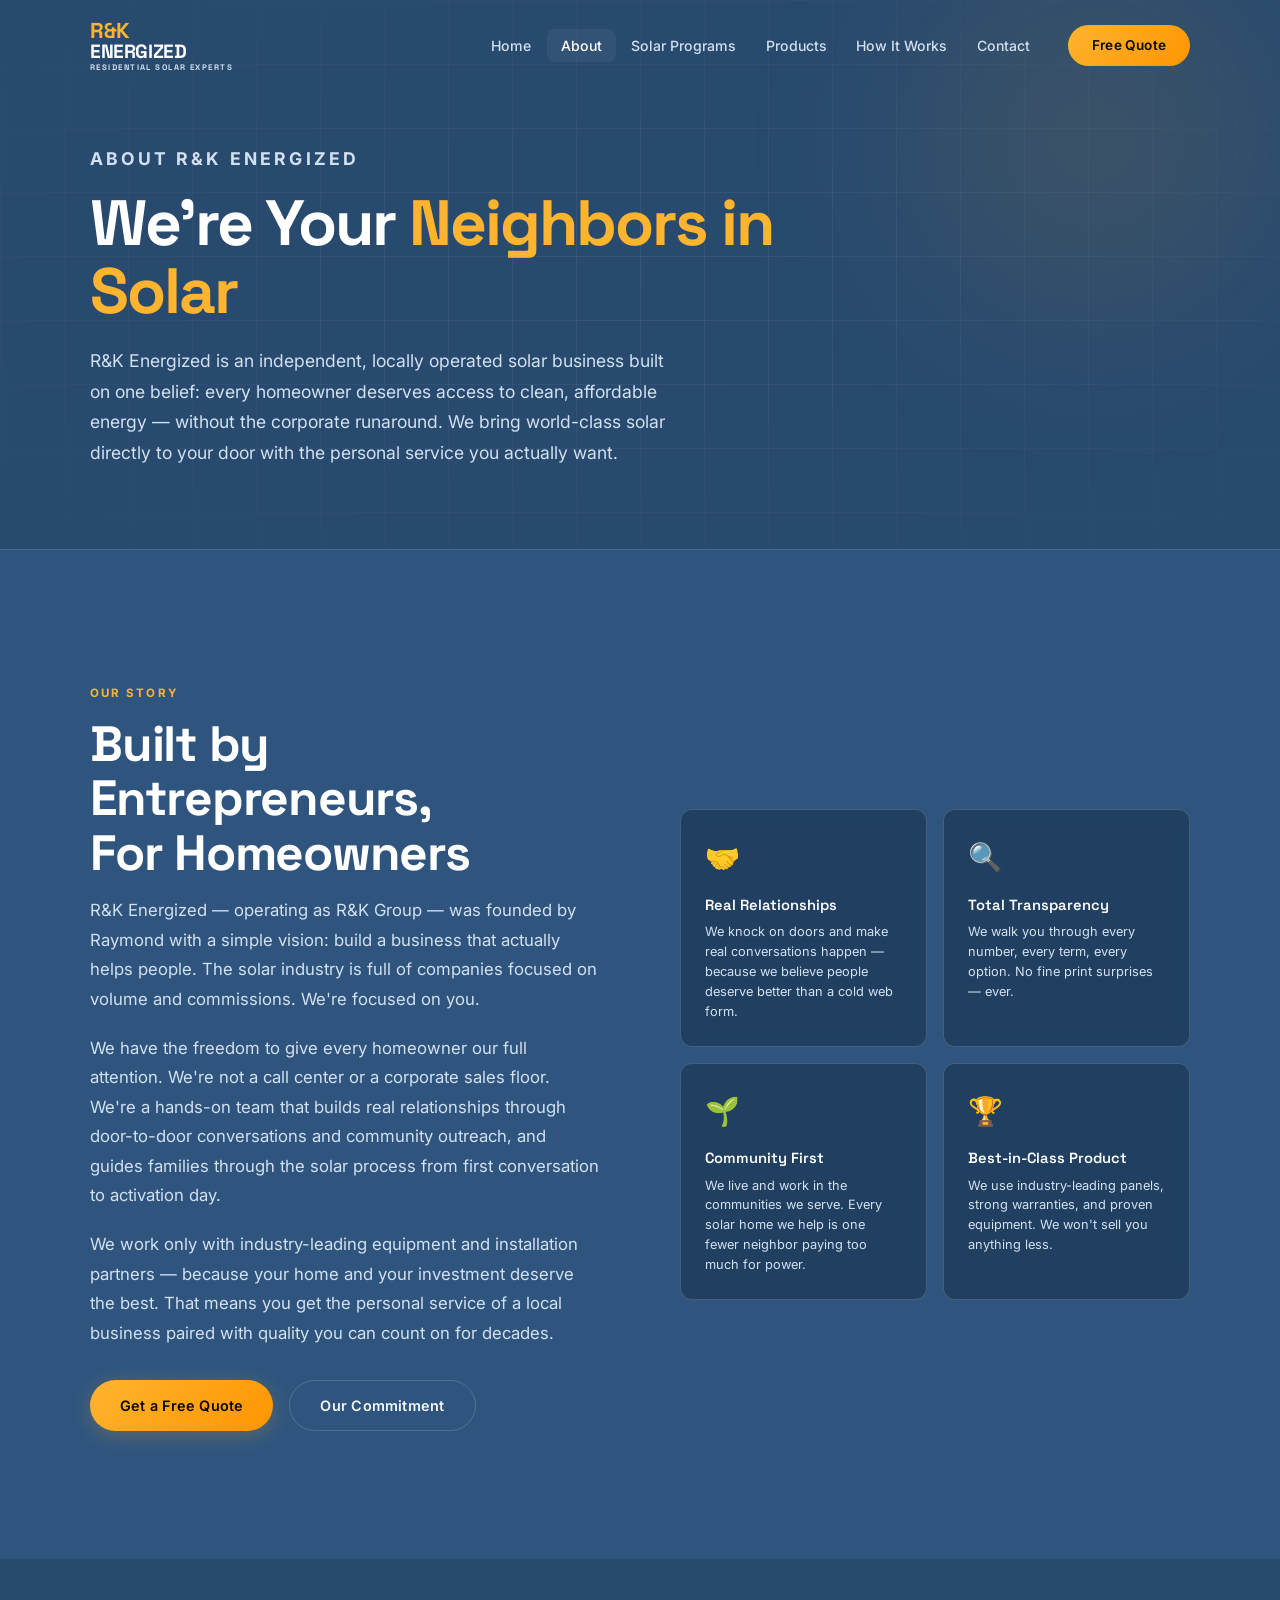
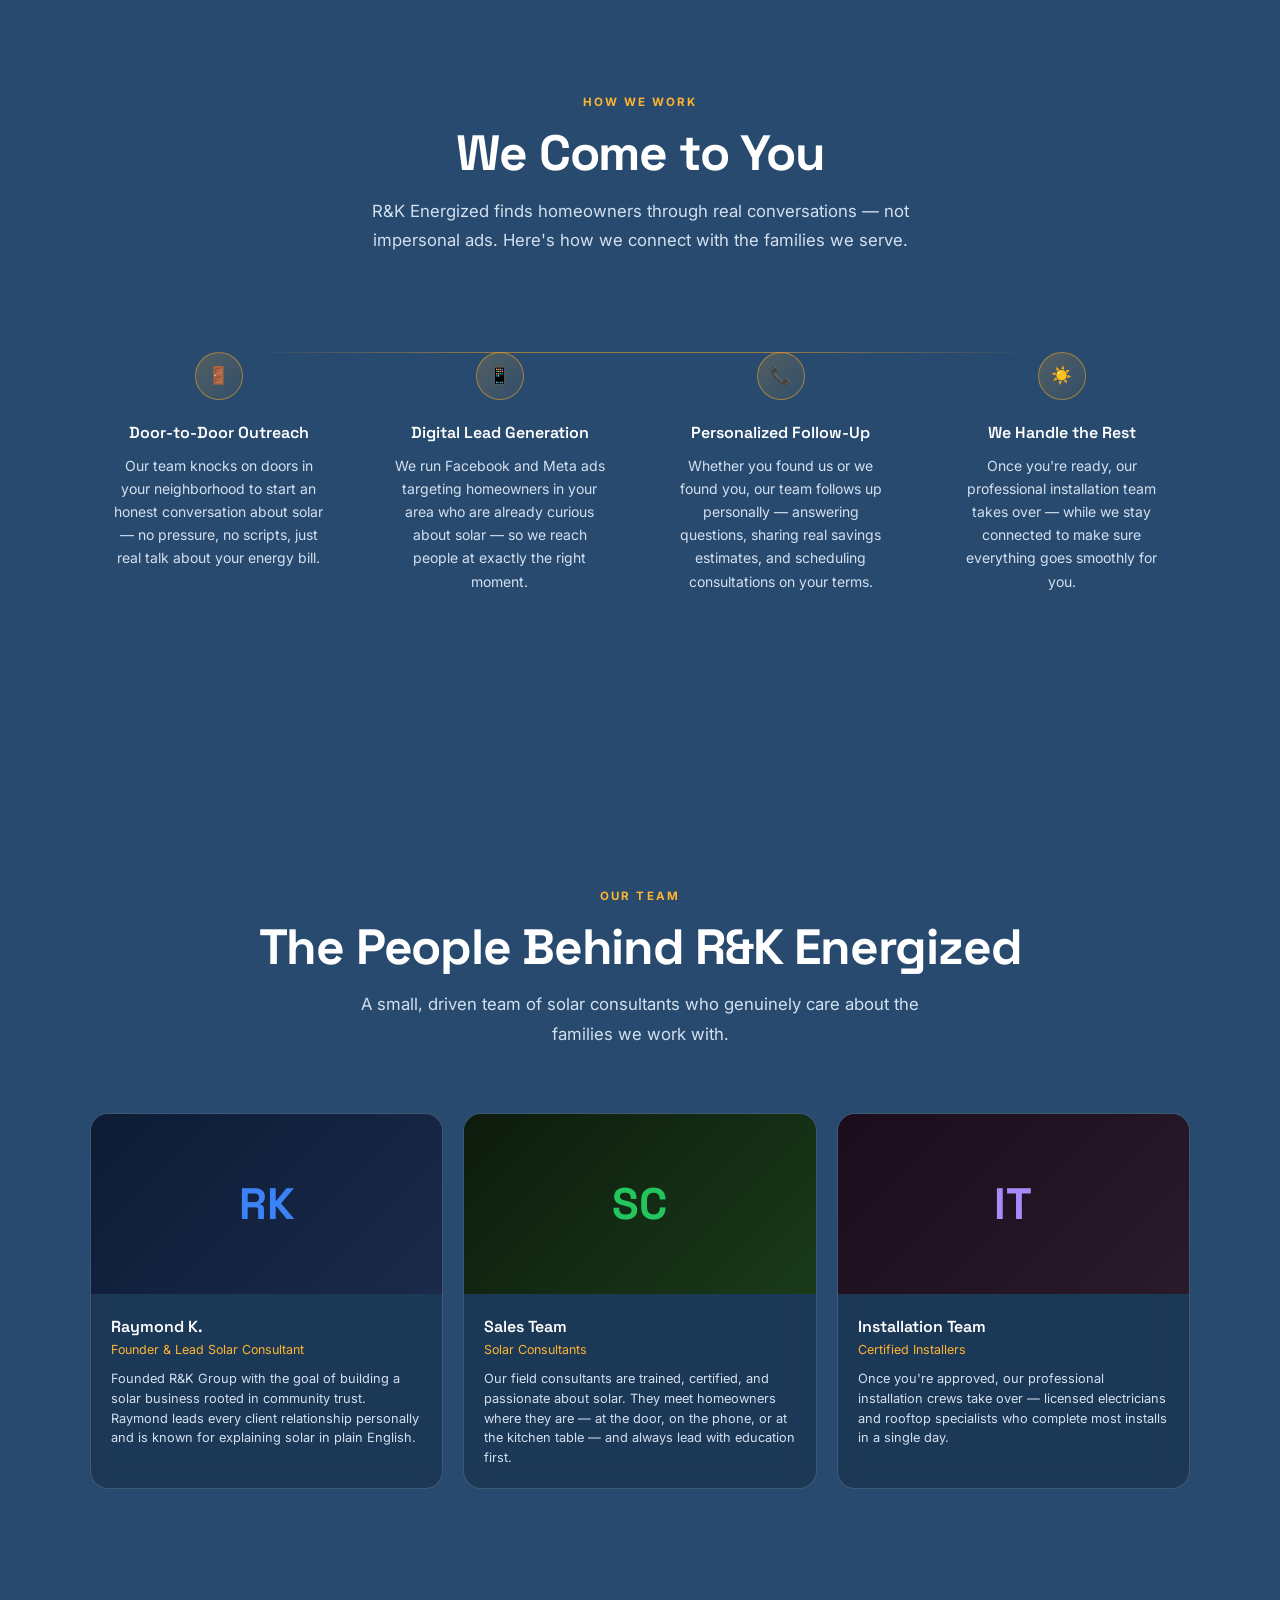
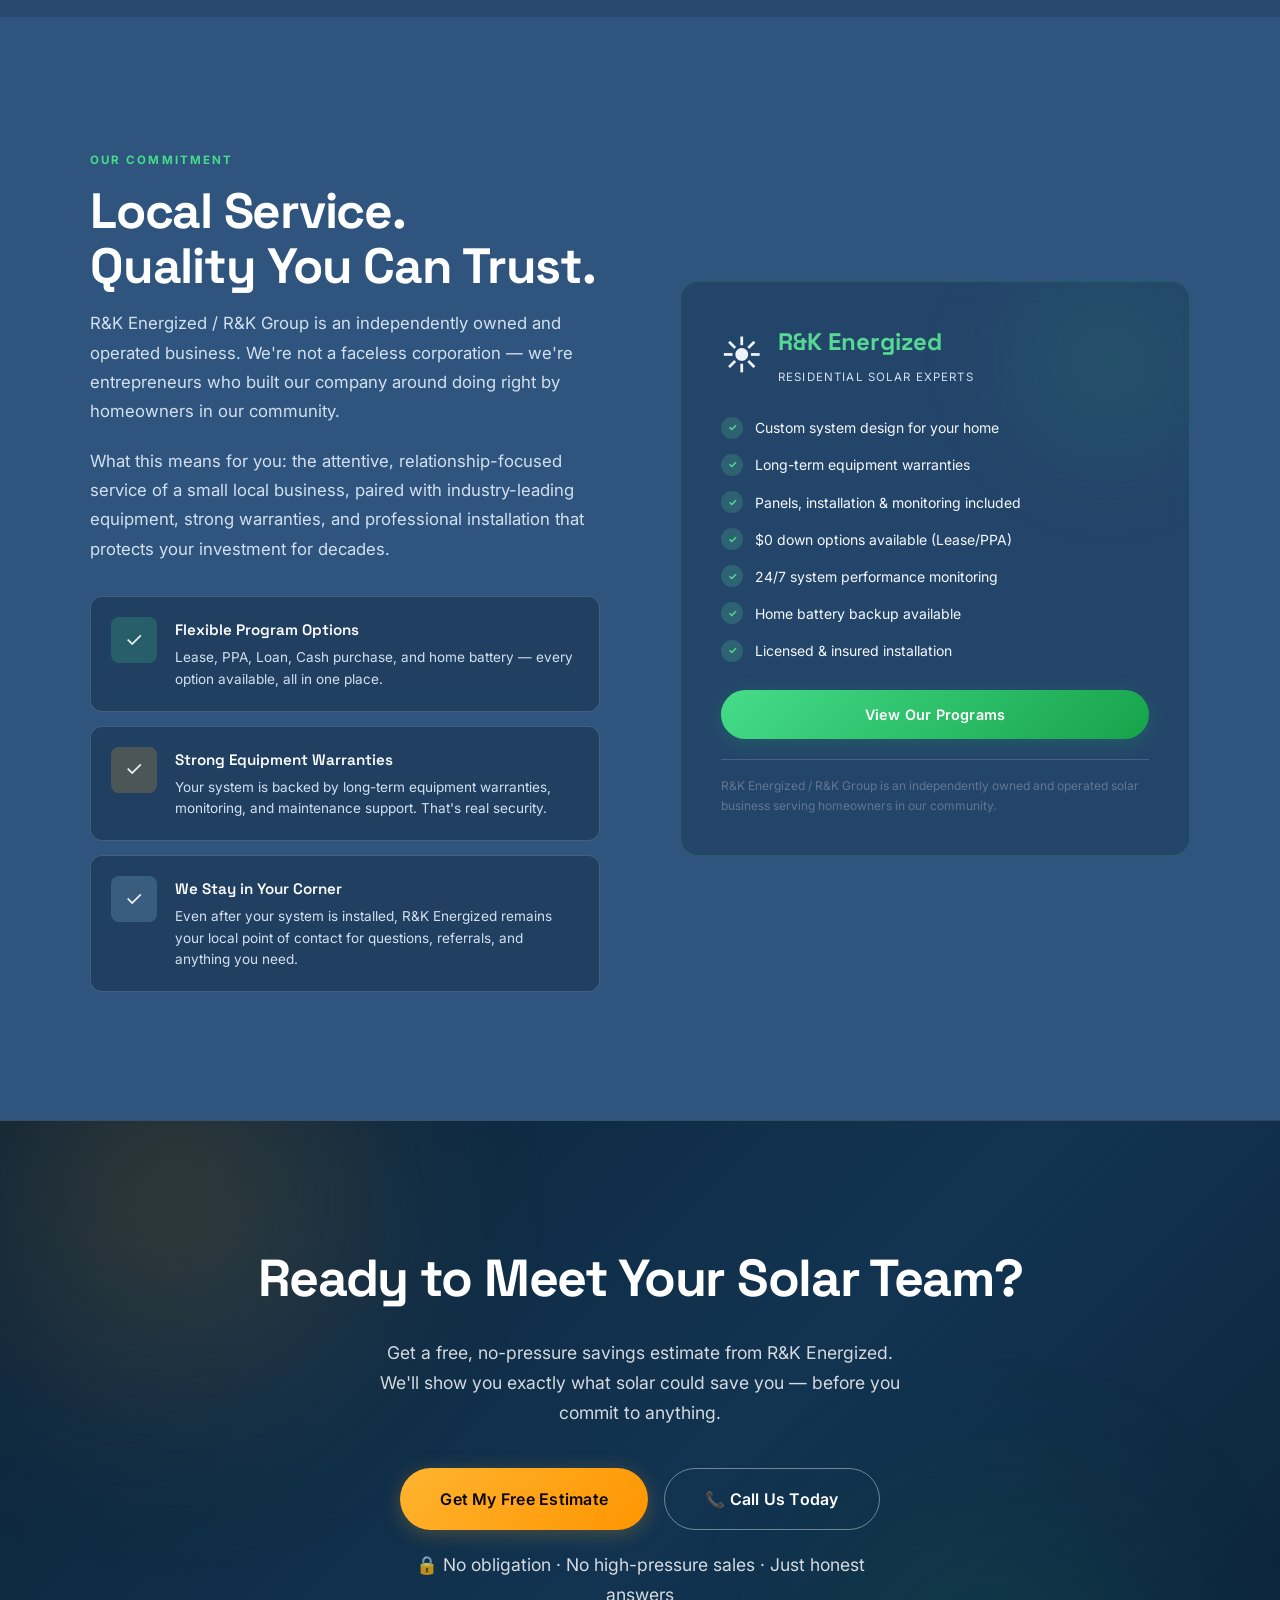
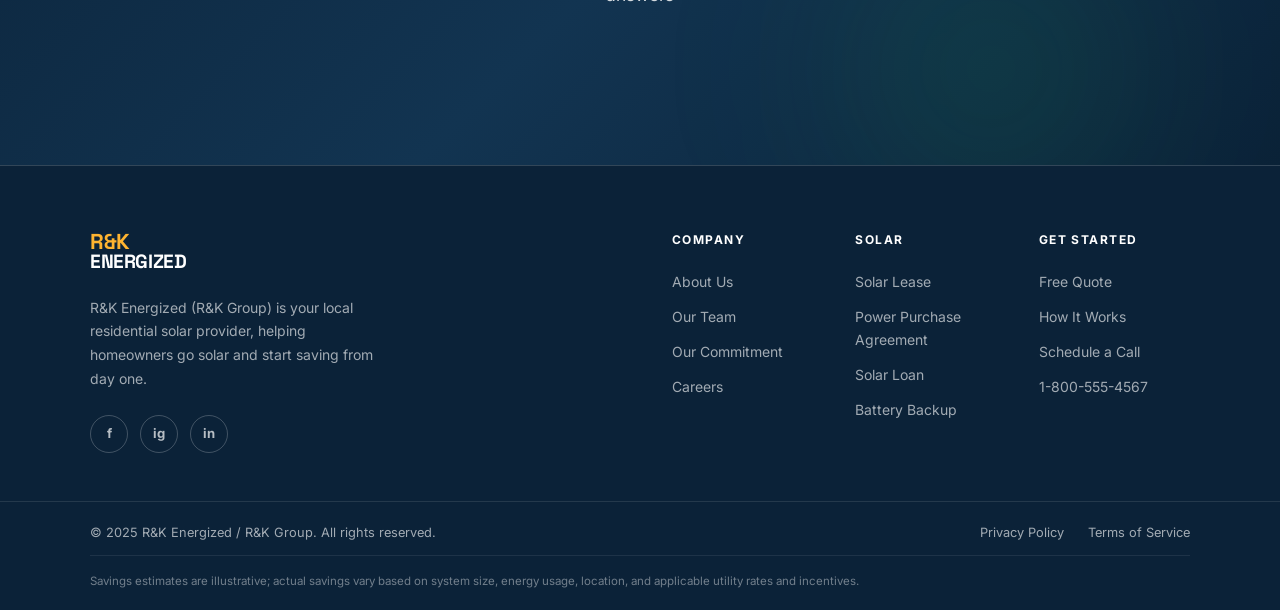
==== commit 9bc77071: "Add homepage energy-flow education linking to Products page" ====
--- a/about.html
+++ b/about.html
@@ -21,6 +21,7 @@
         <li><a href="index.html" class="nav__link">Home</a></li>
         <li><a href="about.html" class="nav__link active">About</a></li>
         <li><a href="programs.html" class="nav__link">Solar Programs</a></li>
+        <li><a href="products.html" class="nav__link">Products</a></li>
         <li><a href="how-it-works.html" class="nav__link">How It Works</a></li>
         <li><a href="contact.html" class="nav__link">Contact</a></li>
       </ul>
@@ -33,6 +34,7 @@
       <a href="index.html" class="nav__mobile-link">Home</a>
       <a href="about.html" class="nav__mobile-link">About</a>
       <a href="programs.html" class="nav__mobile-link">Solar Programs</a>
+      <a href="products.html" class="nav__mobile-link">Products</a>
       <a href="how-it-works.html" class="nav__mobile-link">How It Works</a>
       <a href="contact.html" class="nav__mobile-link">Contact</a>
       <a href="contact.html" class="btn btn--primary" style="margin-top:1rem;">Get a Free Quote</a>
--- a/css/main.css
+++ b/css/main.css
@@ -4,31 +4,33 @@
    =================================================== */
 
 :root {
-  --black:        #07090D;
-  --dark:         #0C0F18;
-  --card-bg:      #101420;
-  --card-bg-2:    #141929;
-  --border:       rgba(255,255,255,0.07);
-  --border-warm:  rgba(245,166,35,0.18);
-
-  --amber:        #F5A623;
-  --amber-lt:     #FFB84D;
-  --amber-dim:    rgba(245,166,35,0.1);
-  --amber-glow:   rgba(245,166,35,0.3);
-
-  --green:        #22C55E;
-  --green-dim:    rgba(34,197,94,0.1);
-
-  --sky:          #38BDF8;
-  --sky-dim:      rgba(56,189,248,0.1);
-
-  --brand-green: #2EAA5E;
-  --brand-green-dim:   rgba(46,170,94,0.12);
-
-  --white:        #FFFFFF;
-  --off-white:    #E8EBF2;
-  --muted:        #7E8AA0;
-  --text:         #B8C4D4;
+  /* ===== OCEAN BLUE THEME (high-contrast) ===== */
+  --black:        #2F557F;   /* main background: deep ocean blue */
+  --dark:         #284A6F;   /* alternating section background (deeper) */
+  --card-bg:      rgba(8,24,42,0.34);   /* dark frosted glass cards */
+  --card-bg-2:    rgba(8,24,42,0.24);
+  --border:       rgba(255,255,255,0.16);
+  --border-warm:  rgba(245,166,35,0.55);
+
+  --amber:        #FFB430;
+  --amber-lt:     #FFC960;
+  --amber-dim:    rgba(255,180,48,0.20);
+  --amber-glow:   rgba(255,180,48,0.42);
+
+  --green:        #45DC8A;
+  --green-dim:    rgba(69,220,138,0.20);
+
+  --sky:          #9AD6F8;
+  --sky-dim:      rgba(154,214,248,0.20);
+
+  --brand-green: #57D894;
+  --brand-green-dim:   rgba(87,216,148,0.20);
+
+  --white:        #FFFFFF;          /* highest-emphasis text */
+  --off-white:    #F4F8FC;          /* secondary strong text */
+  --muted:        #D2E0F0;          /* muted light text (high readability) */
+  --text:         #EEF4FB;          /* body text */
+  --pure-white:   #FFFFFF;
 
   --radius:       18px;
   --radius-sm:    12px;
@@ -1730,3 +1732,188 @@
   .form-row { grid-template-columns: 1fr; }
   .whyus-stats { gap: 1.5rem; }
 }
+
+/* ===================================================
+   OCEAN BLUE THEME ADJUSTMENTS
+   Medium ocean-blue background · white text · frosted cards
+   =================================================== */
+
+/* Nav — ocean-blue frosted when scrolled */
+.nav.scrolled {
+  background: rgba(47,85,127,0.88);
+  border-bottom: 1px solid var(--border);
+}
+.nav__mobile {
+  background: rgba(40,74,111,0.98);
+}
+
+/* Hero — faint white grid + color orbs on blue bg */
+.hero__grid,
+.page-hero::before {
+  background-image:
+    linear-gradient(rgba(255,255,255,0.07) 1px, transparent 1px),
+    linear-gradient(90deg, rgba(255,255,255,0.07) 1px, transparent 1px);
+}
+.hero__orb { opacity: 0.55; }
+
+/* Frosted glass effect on key cards */
+.savings-card,
+.program-card,
+.testimonial-card,
+.team-card,
+.value-card,
+.included-card,
+.benefit-item,
+.contact-form-card,
+.program-full-card,
+.benefits-big-card,
+.partnership-card {
+  backdrop-filter: blur(10px);
+  -webkit-backdrop-filter: blur(10px);
+}
+
+/* Marquee — frosted strip */
+.marquee-bar { background: rgba(8,24,42,0.22); }
+
+/* Progress bars — light fills on dark frosted cards */
+.savings-bar__track,
+.bill-bar-wrap { background: rgba(255,255,255,0.14); }
+.savings-bar__fill--before,
+.bill-bar--before { background: rgba(255,255,255,0.40); }
+.savings-stat { background: rgba(8,24,42,0.28); }
+
+/* Form fields — dark frosted, white text */
+.form-group input,
+.form-group select,
+.form-group textarea {
+  background: rgba(8,24,42,0.34);
+  color: var(--pure-white);
+}
+.form-group input::placeholder,
+.form-group textarea::placeholder { color: rgba(255,255,255,0.55); }
+.form-group select option { background: #284A6F; color: #fff; }
+
+/* Featured cards — slightly stronger dark frosted gradient */
+.program-card--featured,
+.testimonial-card--featured {
+  background: linear-gradient(135deg, rgba(8,24,42,0.42) 0%, rgba(8,24,42,0.22) 100%);
+}
+
+/* Card hover shadows for dark/saturated bg */
+.service-card:hover,
+.program-card:hover,
+.testimonial-card:hover,
+.team-card:hover,
+.project-full-card:hover,
+.program-full-card:hover,
+.value-card:hover,
+.included-card:hover,
+.benefit-item:hover {
+  box-shadow: 0 18px 48px rgba(8,24,42,0.30);
+}
+
+/* CTA banner — deep navy accent band, white text */
+.cta-banner {
+  background: linear-gradient(135deg, #0B2238 0%, #123451 55%, #0B2238 100%);
+  border-top: 1px solid var(--border);
+}
+.cta-banner h2 { color: var(--pure-white); }
+.cta-banner p { color: rgba(255,255,255,0.82); }
+.cta-banner__note { color: rgba(255,255,255,0.6); }
+.btn--white { background: var(--pure-white); color: #0B2238; }
+.btn--white:hover { background: #EAF2FB; }
+.btn--ghost-white { color: var(--pure-white); border-color: rgba(255,255,255,0.4); }
+.btn--ghost-white:hover { background: rgba(255,255,255,0.12); border-color: var(--pure-white); }
+
+/* Footer — deep navy with light text */
+.footer { background: #0B2238; }
+.footer__brand p { color: rgba(255,255,255,0.62); }
+.footer .logo-energized { color: var(--pure-white); }
+.footer__col h4 { color: var(--pure-white); }
+.footer__col a { color: rgba(255,255,255,0.62); }
+.footer__col a:hover { color: var(--pure-white); }
+.footer__bottom { border-top: 1px solid rgba(255,255,255,0.1); }
+.footer__bottom-inner { color: rgba(255,255,255,0.62); }
+.footer__bottom-links a { color: rgba(255,255,255,0.62); }
+.footer__bottom-links a:hover { color: var(--pure-white); }
+.footer__disclaimer {
+  color: rgba(255,255,255,0.42);
+  border-top: 1px solid rgba(255,255,255,0.08);
+}
+.social-link {
+  border-color: rgba(255,255,255,0.22);
+  color: rgba(255,255,255,0.7);
+}
+.social-link:hover {
+  border-color: var(--amber);
+  color: var(--amber);
+  background: rgba(255,176,46,0.18);
+}
+
+/* ===================================================
+   PRODUCTS PAGE — Generate / Store / Control flow
+   =================================================== */
+.flow-grid {
+  display: flex;
+  align-items: stretch;
+  justify-content: center;
+  gap: 1rem;
+}
+.flow-card {
+  flex: 1;
+  background: var(--card-bg);
+  border: 1px solid var(--border);
+  border-radius: var(--radius);
+  padding: 2.25rem 1.5rem;
+  text-align: center;
+  backdrop-filter: blur(10px);
+  -webkit-backdrop-filter: blur(10px);
+  transition: var(--transition);
+}
+.flow-card:hover {
+  transform: translateY(-5px);
+  border-color: var(--border-warm);
+  box-shadow: 0 18px 48px rgba(8,24,42,0.30);
+}
+.flow-card__num {
+  width: 34px; height: 34px;
+  border-radius: 50%;
+  background: var(--amber);
+  color: #0B2238;
+  font-family: var(--font-display);
+  font-weight: 700;
+  font-size: 0.95rem;
+  display: flex; align-items: center; justify-content: center;
+  margin: 0 auto 1.1rem;
+}
+.flow-card__icon { font-size: 2.75rem; margin-bottom: 0.85rem; }
+.flow-card h3 {
+  font-family: var(--font-display);
+  font-size: 1.35rem; font-weight: 700;
+  color: var(--white);
+  margin-bottom: 0.25rem;
+}
+.flow-card__product {
+  font-size: 0.78rem; font-weight: 700;
+  letter-spacing: 0.06em; text-transform: uppercase;
+  color: var(--amber);
+  margin-bottom: 0.85rem;
+}
+.flow-card p { font-size: 0.88rem; color: var(--muted); line-height: 1.6; }
+.flow-arrow {
+  display: flex; align-items: center;
+  font-size: 1.85rem; color: var(--amber);
+  flex-shrink: 0;
+}
+.product-trust {
+  font-size: 0.85rem;
+  color: var(--brand-green);
+  font-weight: 600;
+  margin-top: 1.25rem;
+  padding-top: 1rem;
+  border-top: 1px solid var(--border);
+}
+@media (max-width: 768px) {
+  .flow-grid { flex-direction: column; }
+  .flow-arrow { transform: rotate(90deg); justify-content: center; padding: 0.25rem 0; }
+}
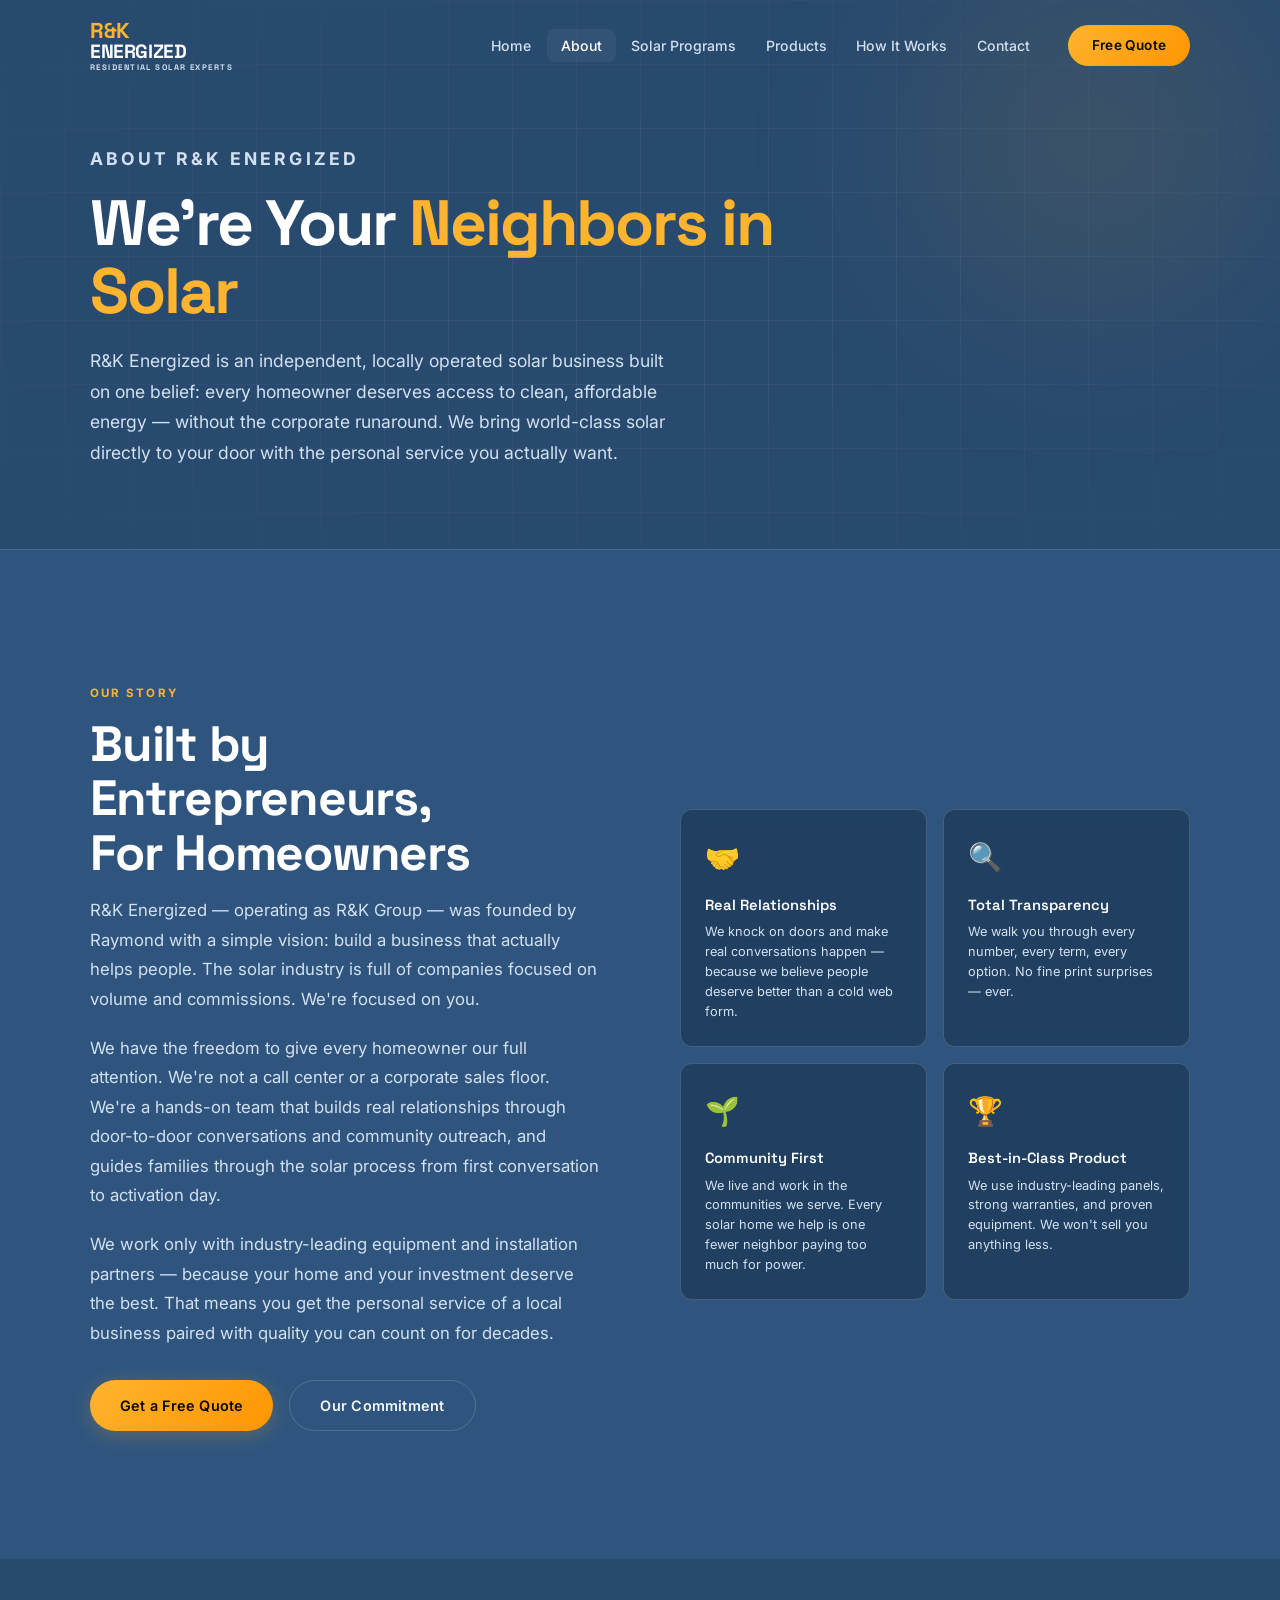
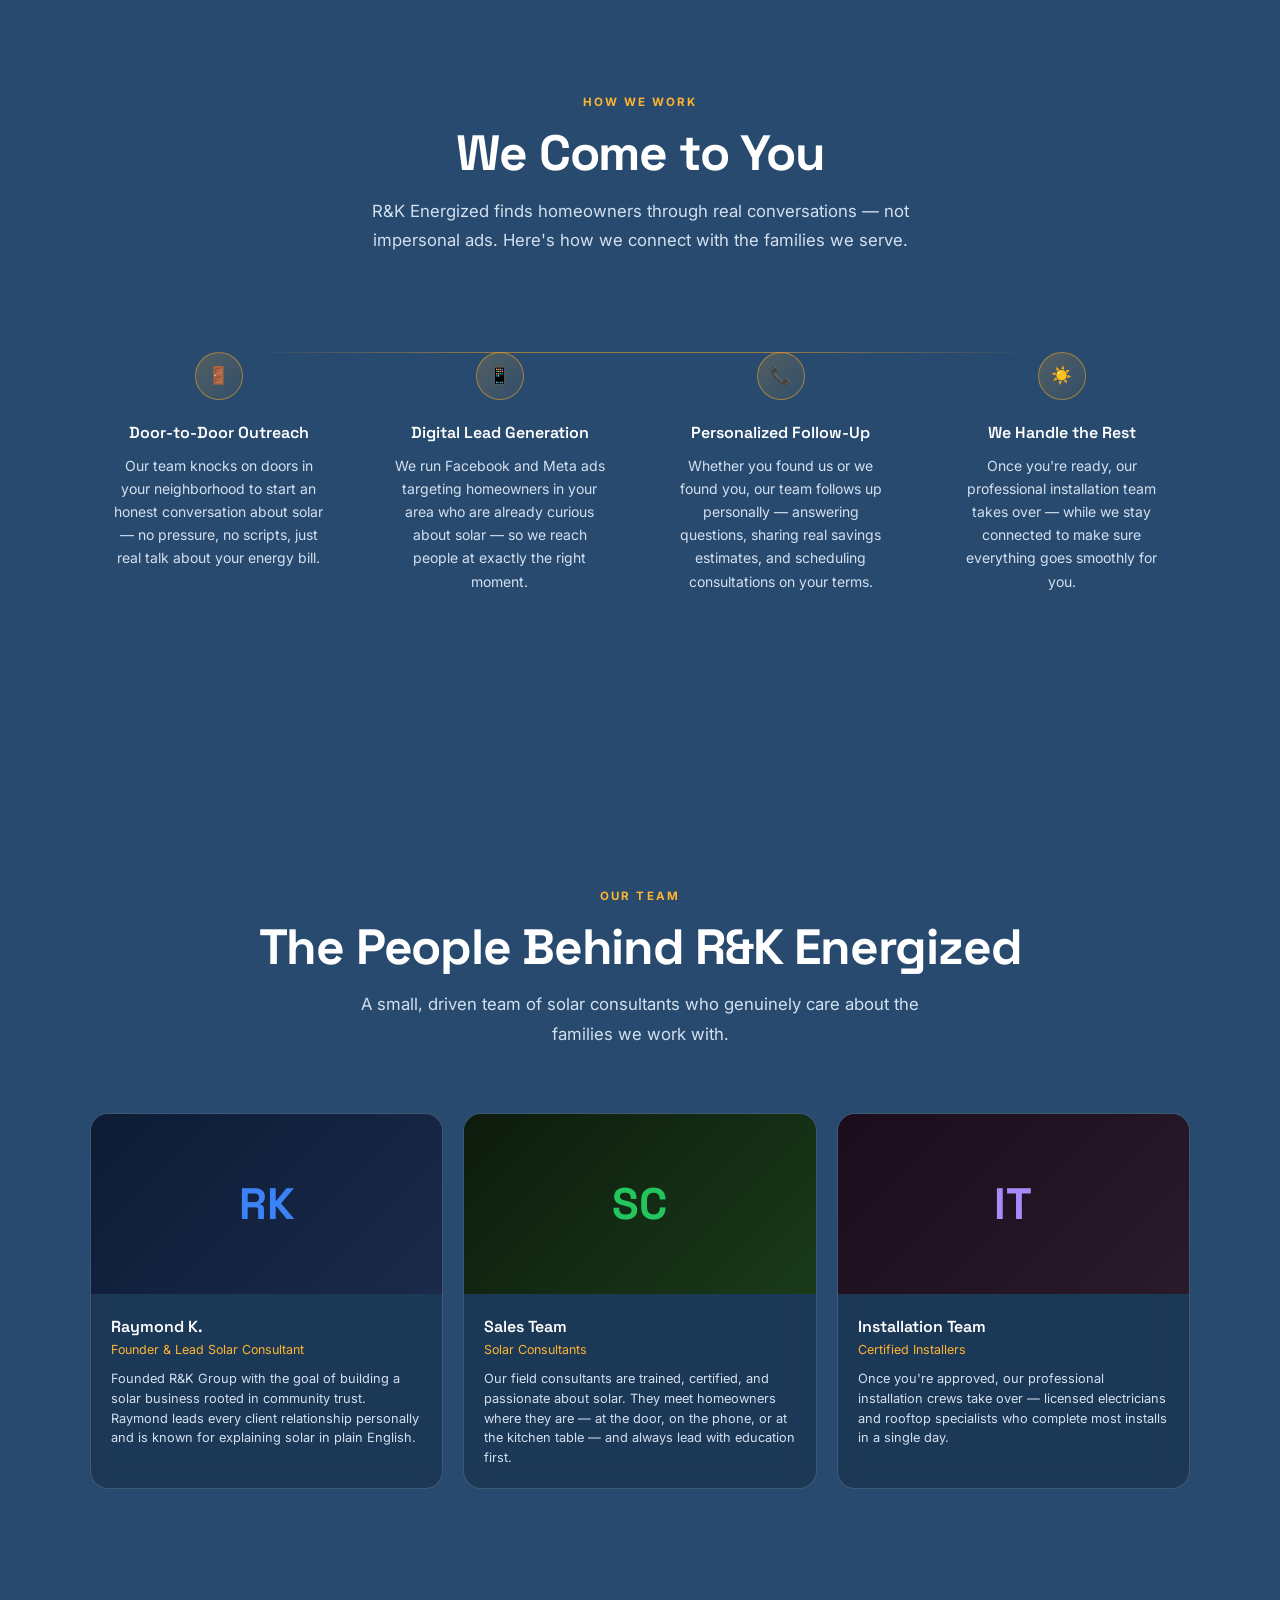
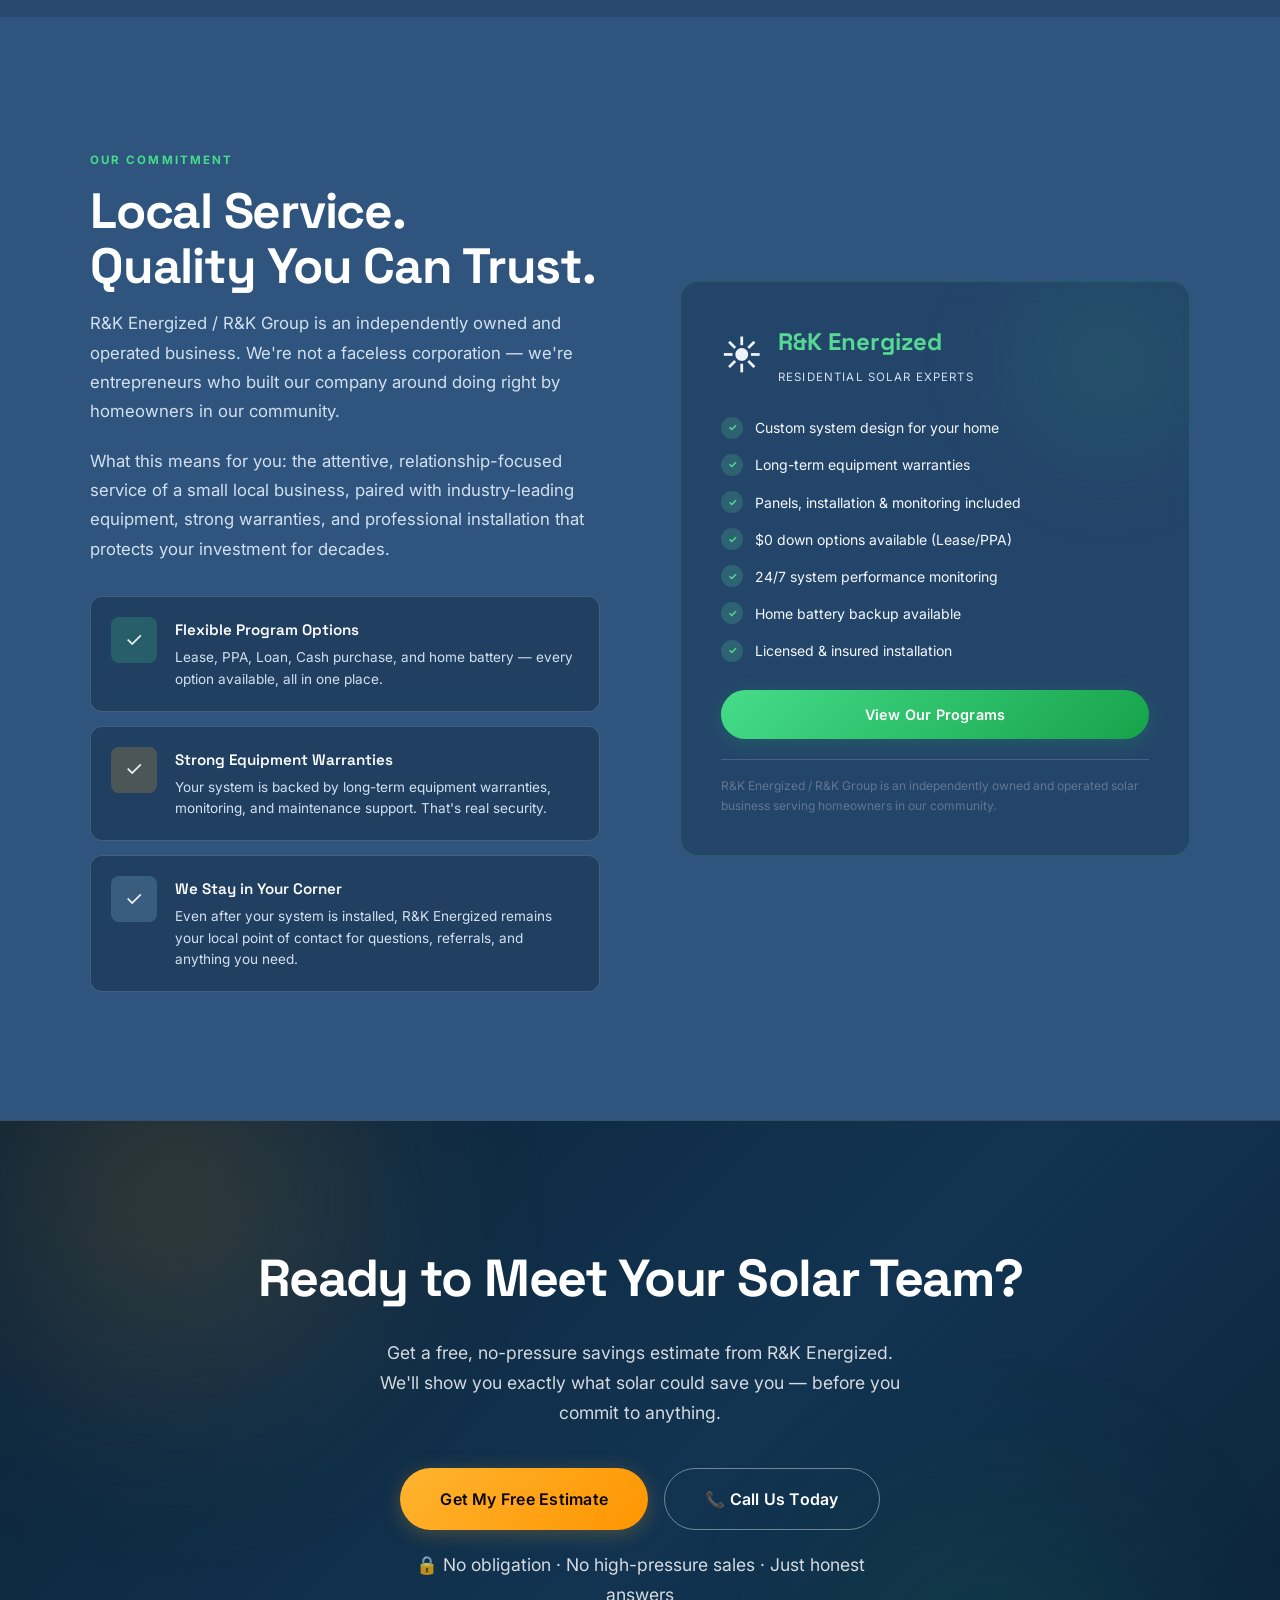
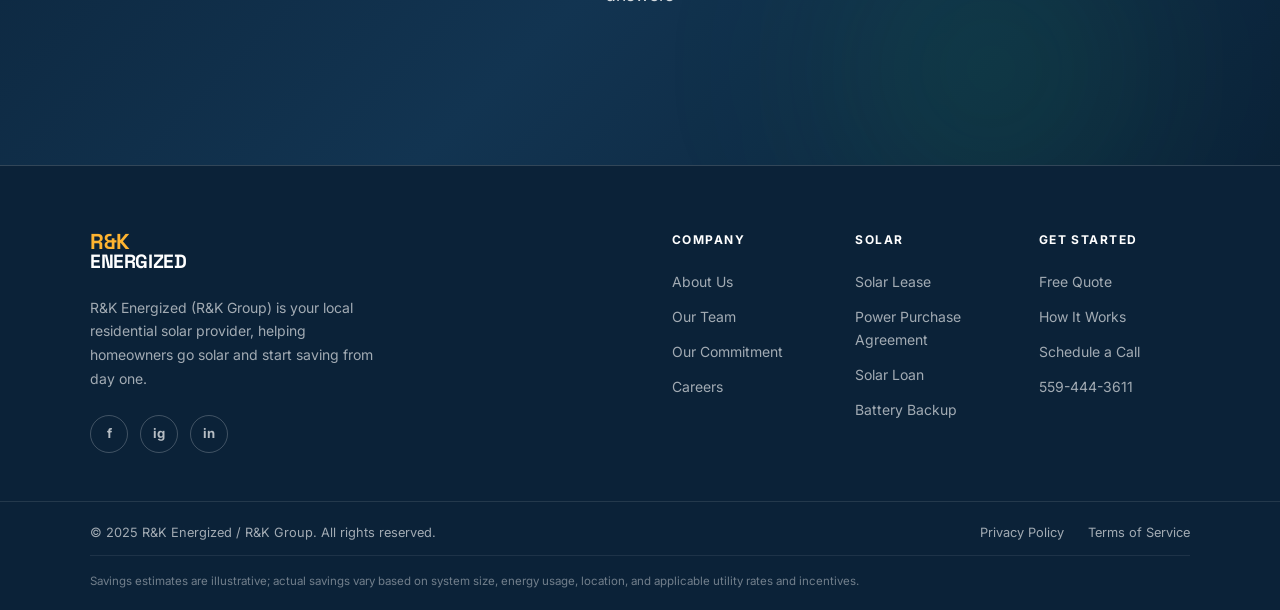
==== commit 20680bdf: "Update testimonials to reflect Stockton, Fresno, and Kern County" ====
--- a/about.html
+++ b/about.html
@@ -233,7 +233,7 @@
       <p>Get a free, no-pressure savings estimate from R&K Energized. We'll show you exactly what solar could save you — before you commit to anything.</p>
       <div class="cta-banner__actions">
         <a href="contact.html" class="btn btn--primary btn--lg">Get My Free Estimate</a>
-        <a href="tel:+18005554567" class="btn btn--ghost-white btn--lg">📞 Call Us Today</a>
+        <a href="tel:+15594443611" class="btn btn--ghost-white btn--lg">📞 Call Us Today</a>
       </div>
       <p class="cta-banner__note">🔒 No obligation · No high-pressure sales · Just honest answers</p>
     </div>
@@ -272,7 +272,7 @@
           <a href="contact.html">Free Quote</a>
           <a href="how-it-works.html">How It Works</a>
           <a href="contact.html">Schedule a Call</a>
-          <a href="tel:+18005554567">1-800-555-4567</a>
+          <a href="tel:+15594443611">559-444-3611</a>
         </div>
       </div>
     </div>
--- a/css/main.css
+++ b/css/main.css
@@ -1913,7 +1913,214 @@
   padding-top: 1rem;
   border-top: 1px solid var(--border);
 }
+
+/* Prominent product name — the standout element on each product card */
+.product-name {
+  display: inline-block;
+  position: relative;
+  font-family: var(--font-display);
+  font-size: clamp(1.5rem, 2.6vw, 1.9rem);
+  font-weight: 700;
+  line-height: 1.12;
+  letter-spacing: -0.015em;
+  padding-top: 0.95rem;
+  margin-bottom: 0.5rem;
+}
+.product-name::before {
+  content: '';
+  position: absolute;
+  top: 0; left: 0;
+  width: 48px; height: 4px;
+  border-radius: 99px;
+  background: currentColor;
+}
+.product-name--amber { color: var(--amber); }
+.product-name--green { color: var(--green); }
+.product-name--sky   { color: var(--sky); }
+
+/* Marketing tagline — now the supporting subhead under the name */
+.program-full-body .product-tagline {
+  font-family: var(--font-display);
+  font-size: 1.1rem;
+  font-weight: 600;
+  color: var(--off-white);
+  margin-bottom: 0.85rem;
+}
+
 @media (max-width: 768px) {
   .flow-grid { flex-direction: column; }
   .flow-arrow { transform: rotate(90deg); justify-content: center; padding: 0.25rem 0; }
 }
+
+/* ===================================================
+   PRODUCT DETAIL PAGE
+   =================================================== */
+.breadcrumb {
+  padding-top: 7.5rem;
+  font-size: 0.82rem;
+  color: var(--muted);
+}
+.breadcrumb a { color: var(--muted); transition: color var(--transition); }
+.breadcrumb a:hover { color: var(--white); }
+.breadcrumb span { margin: 0 0.5rem; opacity: 0.5; }
+.breadcrumb b { color: var(--off-white); font-weight: 600; }
+
+.product-detail {
+  display: grid;
+  grid-template-columns: 1fr 1fr;
+  gap: 3rem;
+  align-items: start;
+  padding-top: 2rem;
+}
+
+/* Image gallery (placeholders) */
+.gallery-main {
+  aspect-ratio: 4 / 3;
+  border-radius: var(--radius);
+  border: 1px solid var(--border);
+  background: linear-gradient(135deg, rgba(255,255,255,0.10) 0%, rgba(8,24,42,0.25) 100%);
+  display: flex;
+  align-items: center;
+  justify-content: center;
+  text-align: center;
+  position: relative;
+  overflow: hidden;
+  backdrop-filter: blur(10px);
+  -webkit-backdrop-filter: blur(10px);
+}
+.gallery-main__ph { color: var(--muted); }
+.gallery-main__ph .ph-icon { font-size: 3.5rem; display: block; margin-bottom: 0.5rem; }
+.gallery-main__ph .ph-label { font-size: 0.8rem; letter-spacing: 0.05em; text-transform: uppercase; }
+.gallery-thumbs {
+  display: grid;
+  grid-template-columns: repeat(4, 1fr);
+  gap: 0.75rem;
+  margin-top: 0.75rem;
+}
+.gallery-thumb {
+  aspect-ratio: 1;
+  border-radius: var(--radius-sm);
+  border: 1px solid var(--border);
+  background: rgba(255,255,255,0.06);
+  display: flex;
+  align-items: center;
+  justify-content: center;
+  font-size: 1.25rem;
+  color: var(--muted);
+  cursor: pointer;
+  transition: var(--transition);
+}
+.gallery-thumb:hover { border-color: var(--border-warm); }
+.gallery-thumb--active { border-color: var(--amber); background: var(--amber-dim); }
+.gallery-thumb.has-img { font-size: 0; background-size: cover; background-position: center; }
+
+/* Real main image — fades in over the placeholder once a photo loads */
+.gallery-main__img {
+  position: absolute;
+  inset: 0;
+  width: 100%;
+  height: 100%;
+  object-fit: cover;
+  opacity: 0;
+  transition: opacity 0.3s ease;
+  pointer-events: none;
+}
+.gallery-main__img.is-loaded { opacity: 1; }
+
+/* Detail info column */
+.product-detail__info .product-name { margin-top: 0; }
+.product-detail__desc {
+  font-size: 1rem;
+  color: var(--text);
+  line-height: 1.75;
+  margin-bottom: 1.5rem;
+}
+.product-highlights {
+  display: grid;
+  grid-template-columns: repeat(3, 1fr);
+  gap: 0.75rem;
+  margin-bottom: 1.75rem;
+}
+.product-highlight {
+  background: var(--card-bg);
+  border: 1px solid var(--border);
+  border-radius: var(--radius-sm);
+  padding: 1rem;
+  text-align: center;
+  backdrop-filter: blur(10px);
+  -webkit-backdrop-filter: blur(10px);
+}
+.product-highlight__val {
+  font-family: var(--font-display);
+  font-size: 1.3rem;
+  font-weight: 700;
+  color: var(--amber);
+}
+.product-highlight__lbl { font-size: 0.72rem; color: var(--muted); margin-top: 0.15rem; }
+.product-detail__cta { display: flex; gap: 0.875rem; flex-wrap: wrap; }
+
+/* Spec table */
+.spec-card {
+  background: var(--card-bg);
+  border: 1px solid var(--border);
+  border-radius: var(--radius);
+  overflow: hidden;
+  backdrop-filter: blur(10px);
+  -webkit-backdrop-filter: blur(10px);
+}
+.spec-table { width: 100%; border-collapse: collapse; }
+.spec-table tr { border-bottom: 1px solid var(--border); }
+.spec-table tr:last-child { border-bottom: none; }
+.spec-table td { padding: 0.95rem 1.5rem; font-size: 0.9rem; }
+.spec-table td:first-child { color: var(--muted); width: 45%; }
+.spec-table td:last-child { color: var(--white); font-weight: 600; text-align: right; }
+
+/* Related products */
+.related-grid {
+  display: grid;
+  grid-template-columns: repeat(2, 1fr);
+  gap: 1.25rem;
+}
+.related-card {
+  display: flex;
+  align-items: center;
+  gap: 1.25rem;
+  background: var(--card-bg);
+  border: 1px solid var(--border);
+  border-radius: var(--radius);
+  padding: 1.75rem;
+  transition: var(--transition);
+  backdrop-filter: blur(10px);
+  -webkit-backdrop-filter: blur(10px);
+}
+.related-card:hover {
+  transform: translateY(-4px);
+  border-color: var(--border-warm);
+  box-shadow: 0 18px 48px rgba(8,24,42,0.30);
+}
+.related-card__icon {
+  width: 56px; height: 56px;
+  flex-shrink: 0;
+  border-radius: var(--radius-sm);
+  display: flex; align-items: center; justify-content: center;
+  font-size: 1.5rem;
+  background: var(--amber-dim);
+}
+.related-card h4 {
+  font-family: var(--font-display);
+  font-size: 1.05rem;
+  font-weight: 600;
+  color: var(--white);
+  margin-bottom: 0.2rem;
+}
+.related-card p { font-size: 0.82rem; color: var(--muted); }
+.related-card__arrow { margin-left: auto; color: var(--amber); font-size: 1.2rem; }
+
+@media (max-width: 900px) {
+  .product-detail { grid-template-columns: 1fr; gap: 2rem; }
+  .related-grid { grid-template-columns: 1fr; }
+}
+@media (max-width: 480px) {
+  .product-highlights { grid-template-columns: 1fr; }
+  .product-detail__cta .btn { width: 100%; justify-content: center; }
+}
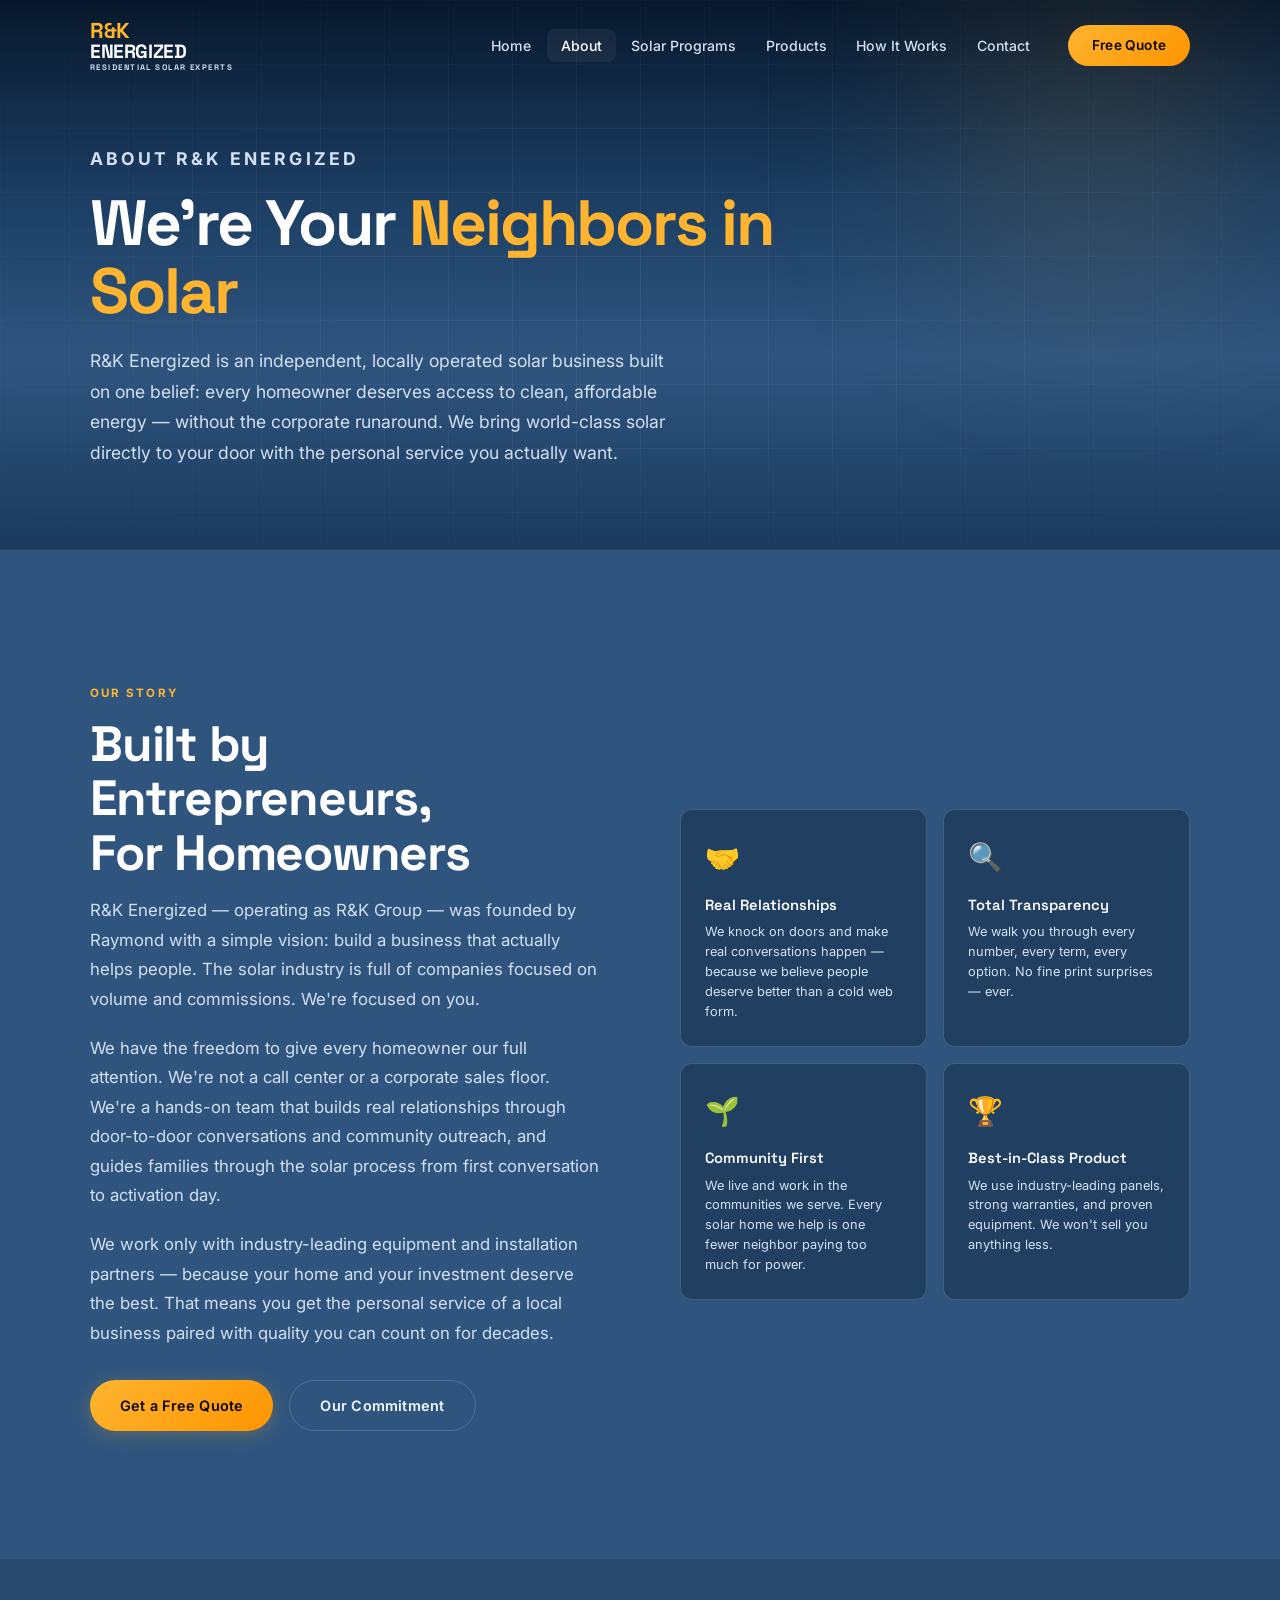
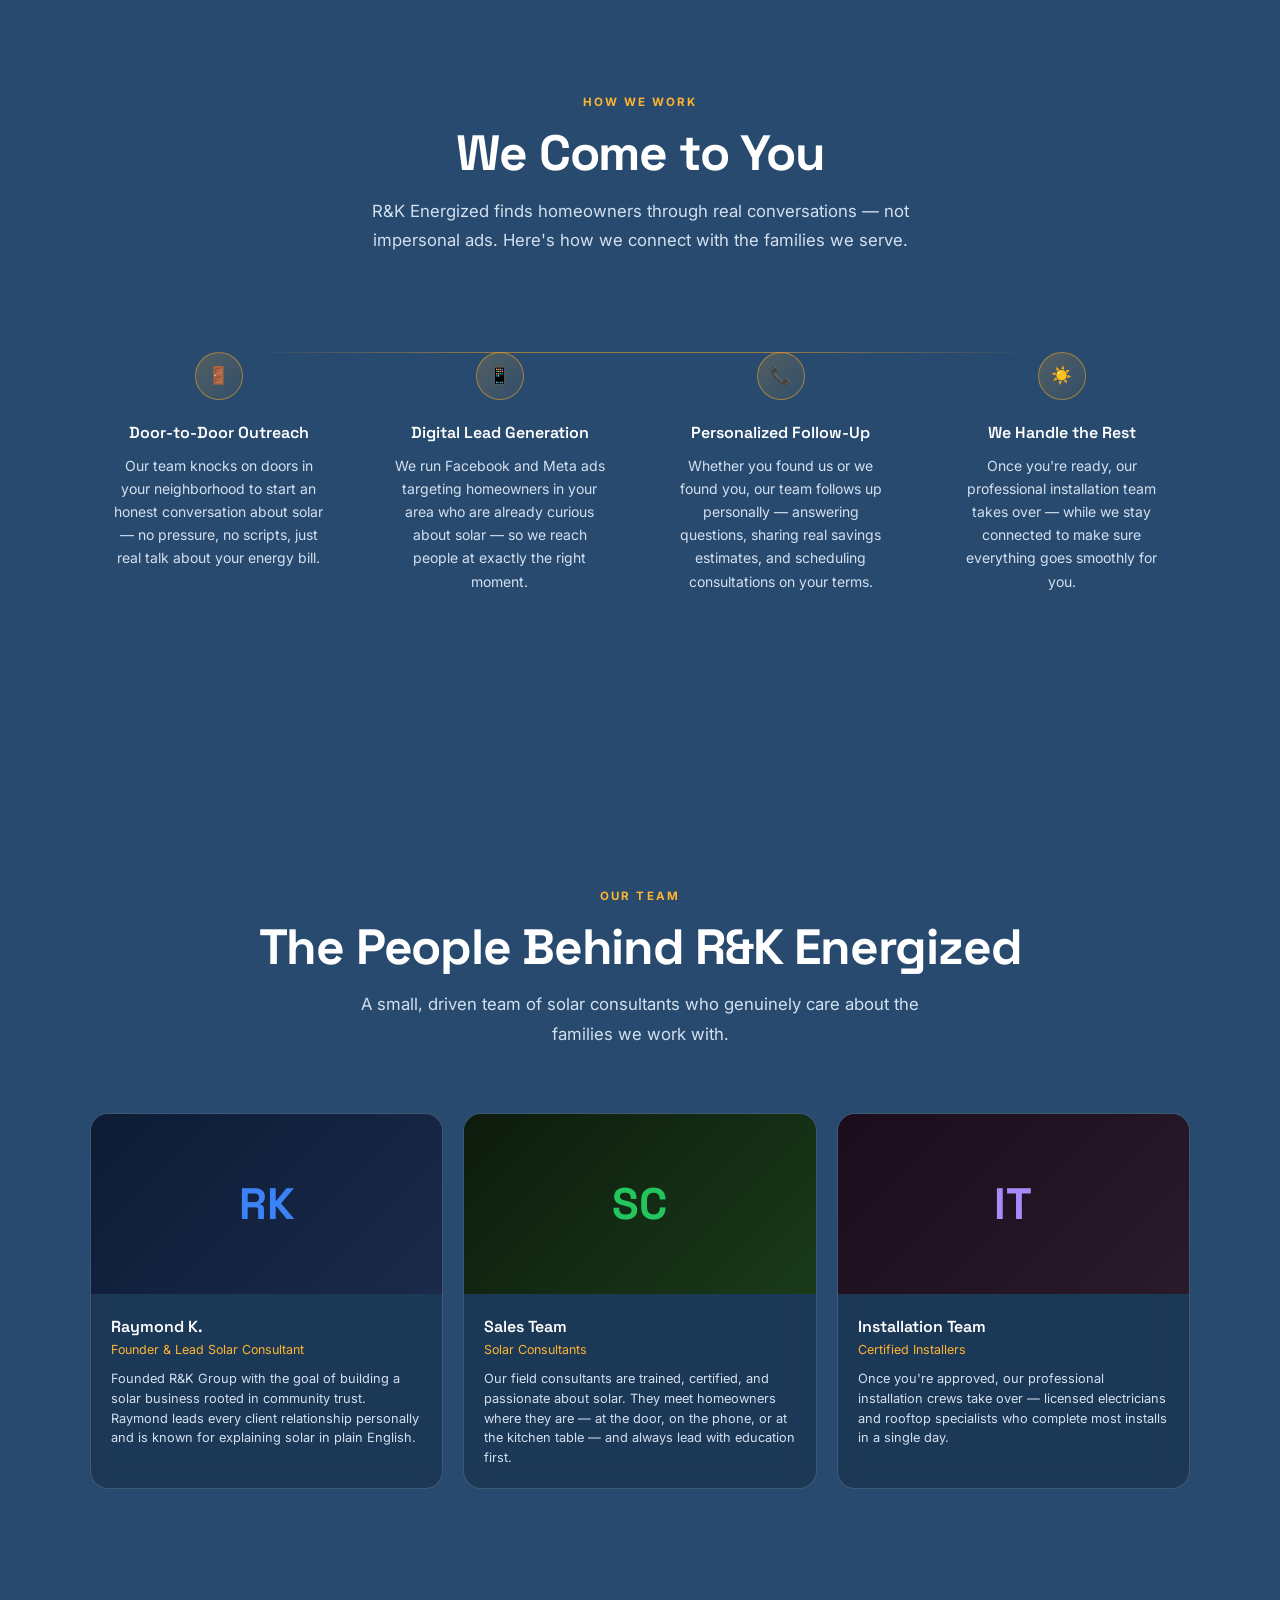
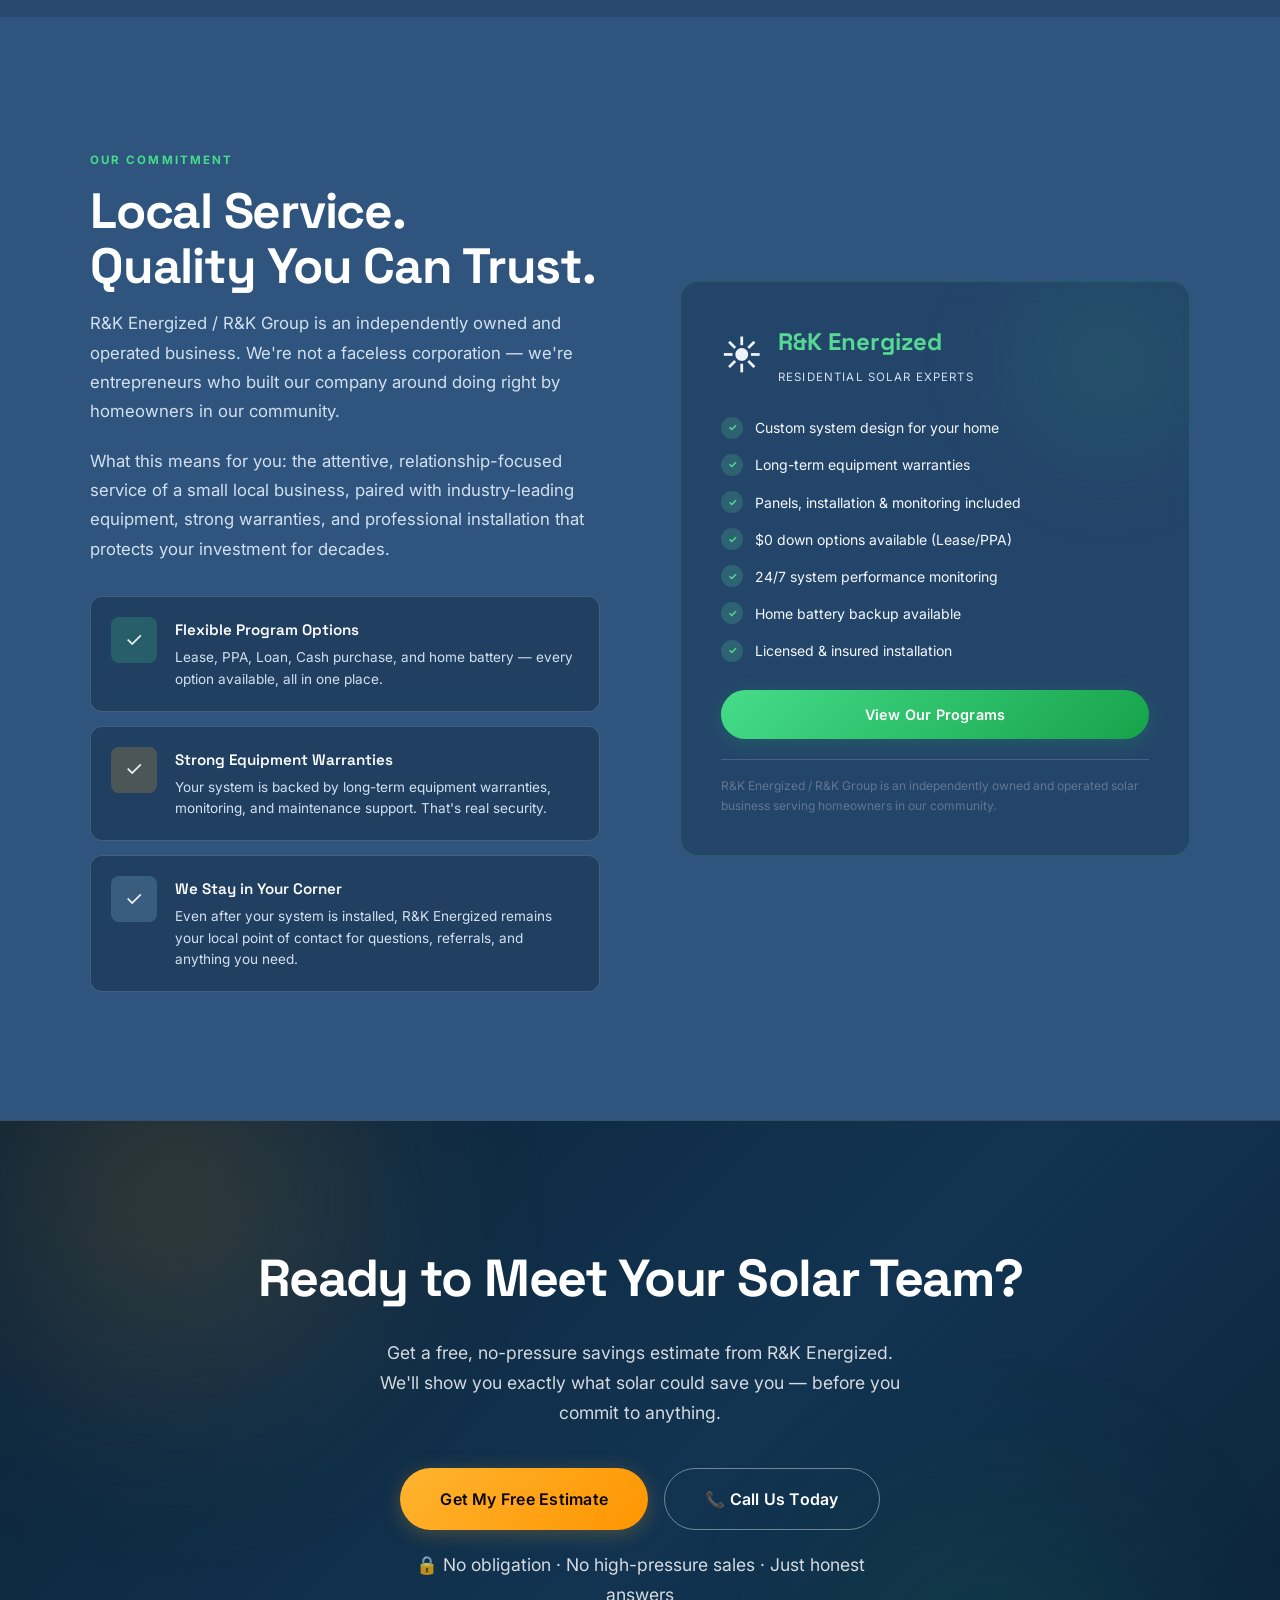
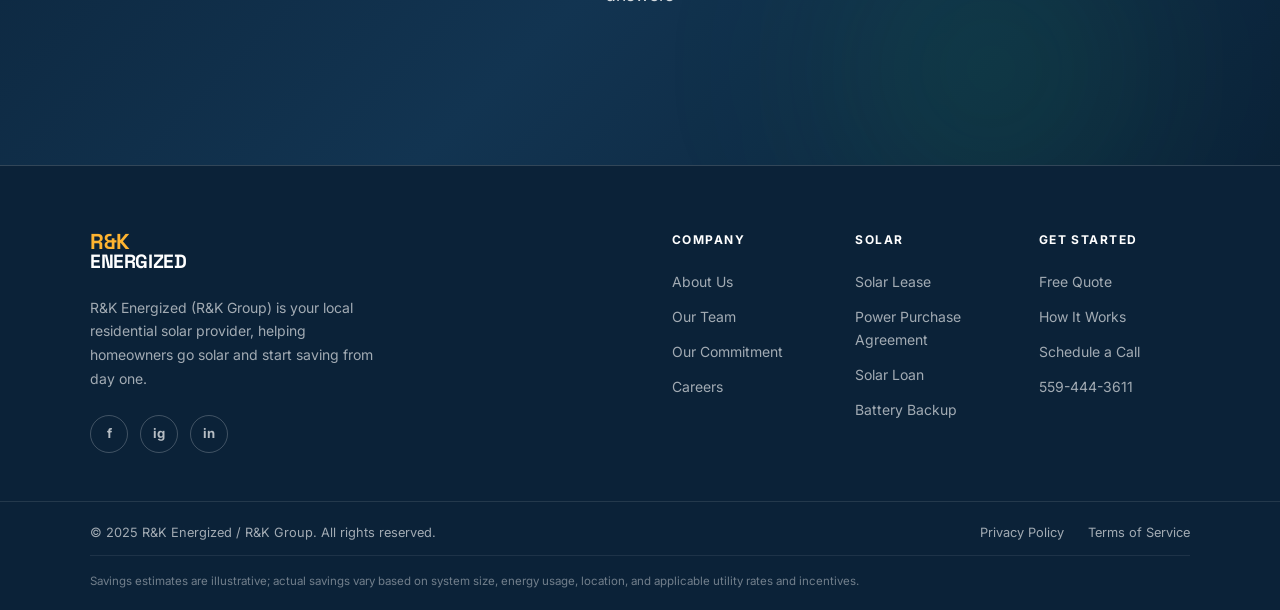
==== commit e0baed16: "Major SEO: titles, meta, JSON-LD schema, sitemap, 4 city landing pages" ====
--- a/about.html
+++ b/about.html
@@ -3,7 +3,14 @@
 <head>
   <meta charset="UTF-8" />
   <meta name="viewport" content="width=device-width, initial-scale=1.0" />
-  <title>About Us — R&K Energized</title>
+  <title>About R&amp;K Energized — Local Solar Experts in California's Central Valley</title>
+  <meta name="description" content="Meet R&amp;K Energized — independent, locally owned solar business serving California's Central Valley. Real relationships, total transparency, best-in-class products." />
+  <meta name="robots" content="index, follow" />
+  <link rel="canonical" href="https://rkenergized.com/about.html" />
+  <meta property="og:type" content="website" />
+  <meta property="og:title" content="About R&amp;K Energized — Local Solar Experts in California" />
+  <meta property="og:description" content="Locally owned California solar company serving Fresno, Stockton, Bakersfield with personal service." />
+  <meta property="og:url" content="https://rkenergized.com/about.html" />
   <link rel="stylesheet" href="css/main.css" />
   <link rel="preconnect" href="https://fonts.googleapis.com" />
   <link rel="preconnect" href="https://fonts.gstatic.com" crossorigin />
--- a/css/main.css
+++ b/css/main.css
@@ -1107,7 +1107,12 @@
    =================================================== */
 .page-hero {
   padding: 9rem 0 5rem;
-  background: var(--dark);
+  background:
+    linear-gradient(180deg,
+      #08182C 0%,           /* deep navy at very top — keeps nav crisp */
+      #1B3D62 35%,          /* ocean blue mid-upper */
+      #2F557F 65%,          /* mid ocean blue */
+      #1A3A5C 100%);        /* slightly deeper fade at the bottom */
   border-bottom: 1px solid var(--border);
   position: relative;
   overflow: hidden;
@@ -1335,6 +1340,29 @@
 .program-full-card--green::before { background: linear-gradient(to bottom, var(--green), #16a34a); }
 .program-full-card--sky::before   { background: linear-gradient(to bottom, var(--sky), #0284c7); }
 .program-full-card--purple::before { background: linear-gradient(to bottom, #8b5cf6, #6d28d9); }
+
+/* "Most Popular" featured treatment */
+.program-full-card--featured {
+  border: 2px solid var(--green);
+  box-shadow: 0 0 0 1px rgba(63,213,132,0.25), 0 24px 56px rgba(8,24,42,0.35);
+}
+.program-full-card--featured::before { opacity: 1; width: 4px; }
+.program-full-card--featured::after {
+  content: 'MOST POPULAR';
+  position: absolute;
+  top: 1.25rem;
+  right: 1.25rem;
+  background: var(--green);
+  color: #06251A;
+  font-family: var(--font-display);
+  font-size: 0.7rem;
+  font-weight: 700;
+  letter-spacing: 0.12em;
+  padding: 0.45rem 0.95rem;
+  border-radius: 99px;
+  box-shadow: 0 6px 18px rgba(63,213,132,0.45);
+  z-index: 2;
+}
 .program-full-card:hover {
   border-color: rgba(255,255,255,0.1);
   transform: translateX(4px);
@@ -1851,6 +1879,45 @@
 }
 
 /* ===================================================
+   HERO PHOTO — clean, full-width, no text overlay
+   Photo has R&K branding baked in, so no HTML content
+   sits on top. Subtle bottom fade only, to blend into
+   the next section.
+   =================================================== */
+.hero {
+  background-image:
+    linear-gradient(180deg,
+      rgba(7,18,32,0.75) 0%,      /* dark fade at top — keeps nav readable */
+      rgba(7,18,32,0)    16%,     /* photo shows fully through the middle */
+      rgba(7,18,32,0)    72%,
+      rgba(7,18,32,0.55) 100%),   /* gentle fade into next section */
+    url('../images/hero.jpg');
+  background-size: cover;
+  background-position: center 20%;
+  background-repeat: no-repeat;
+  min-height: 100svh;
+}
+
+/* On mobile, the landscape photo would lose its left side (logo) under
+   "cover" sizing. Switch the image to "contain" so the WHOLE photo
+   (logo + installer) fits inside, and give the hero a guaranteed
+   minimum height so it never collapses (aspect-ratio is the ideal but
+   we need a viewport-based fallback for older mobile browsers). */
+@media (max-width: 768px) {
+  .hero {
+    background-size: cover, contain;
+    background-position: center, center;
+    background-color: #08182C;
+    min-height: 75vw;       /* fallback: at least 75% of viewport width tall */
+    aspect-ratio: 4 / 3;     /* preferred: matches landscape photo */
+  }
+}
+/* Decorative grid & orbs hidden — they competed with the photo */
+.hero__bg { display: none; }
+/* Scroll indicator stays — small visual cue at the bottom */
+.hero__scroll { color: rgba(255,255,255,0.85); }
+
+/* ===================================================
    PRODUCTS PAGE — Generate / Store / Control flow
    =================================================== */
 .flow-grid {
